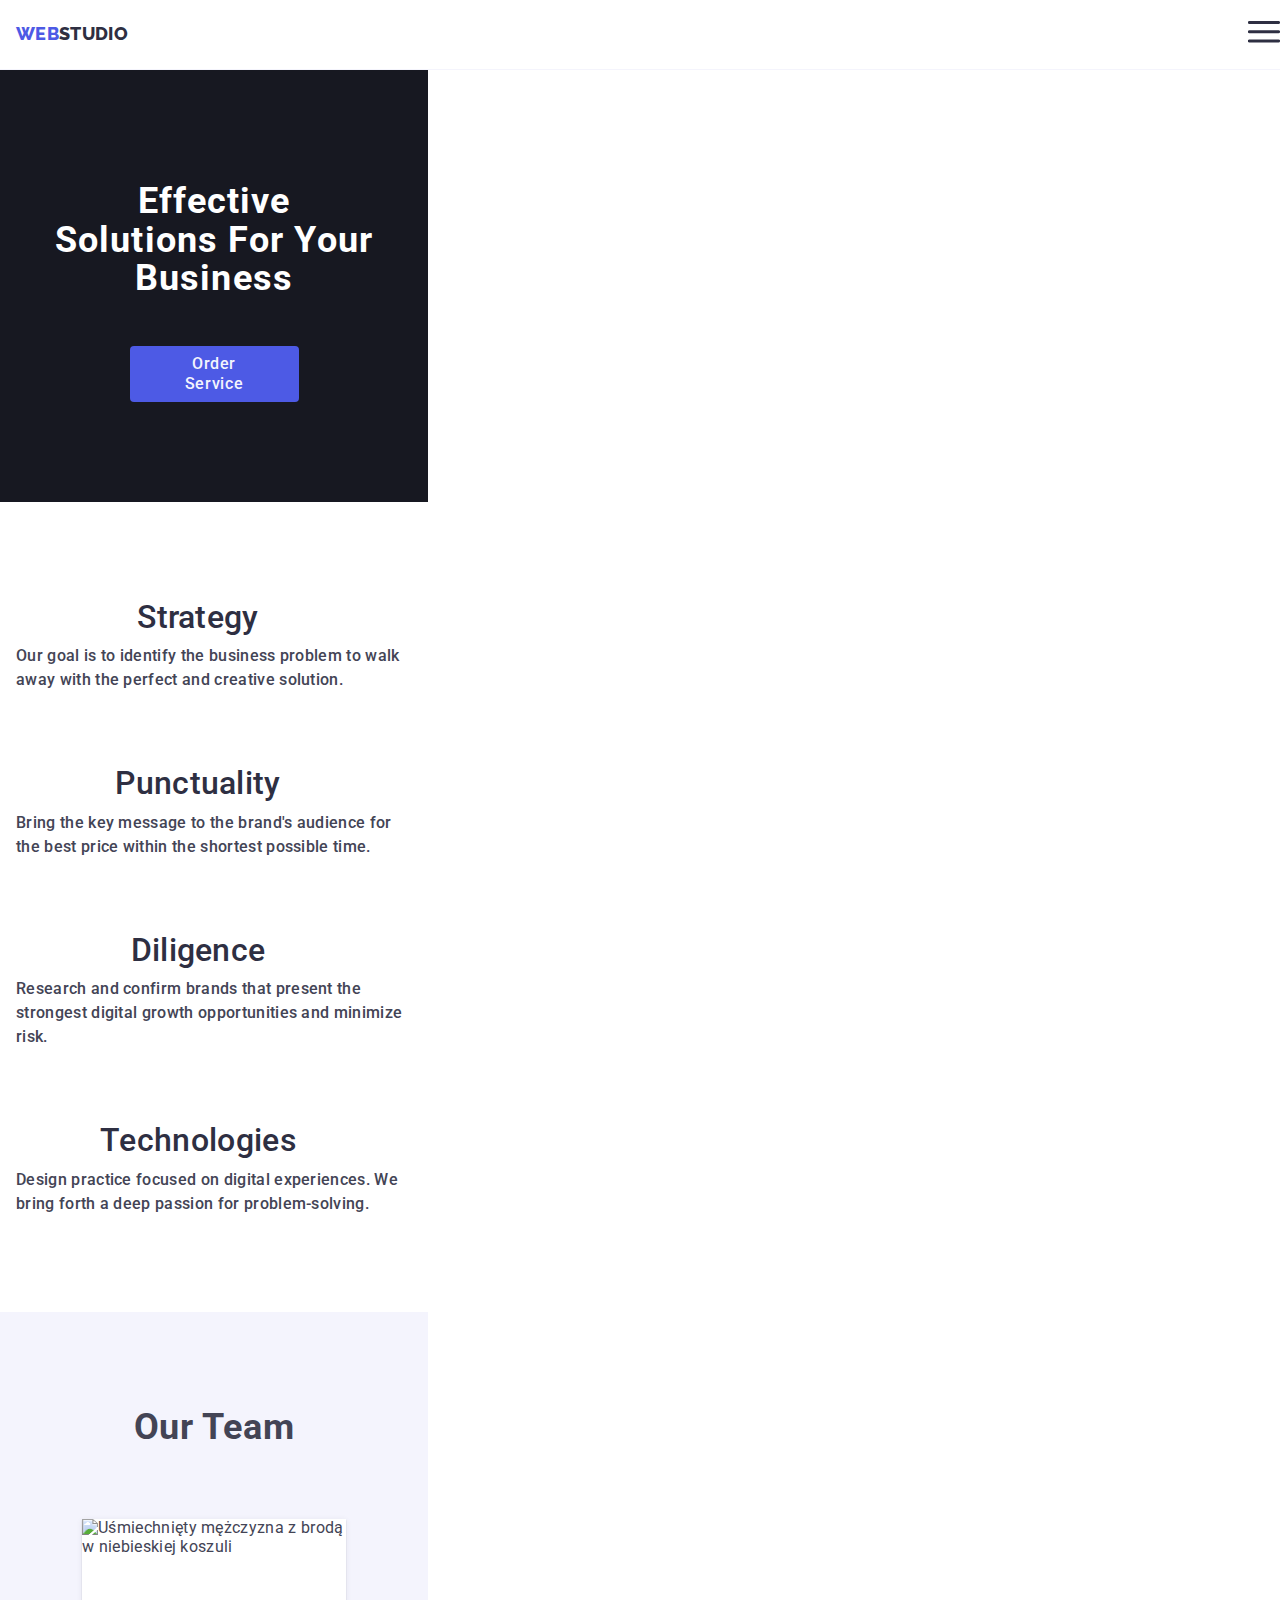
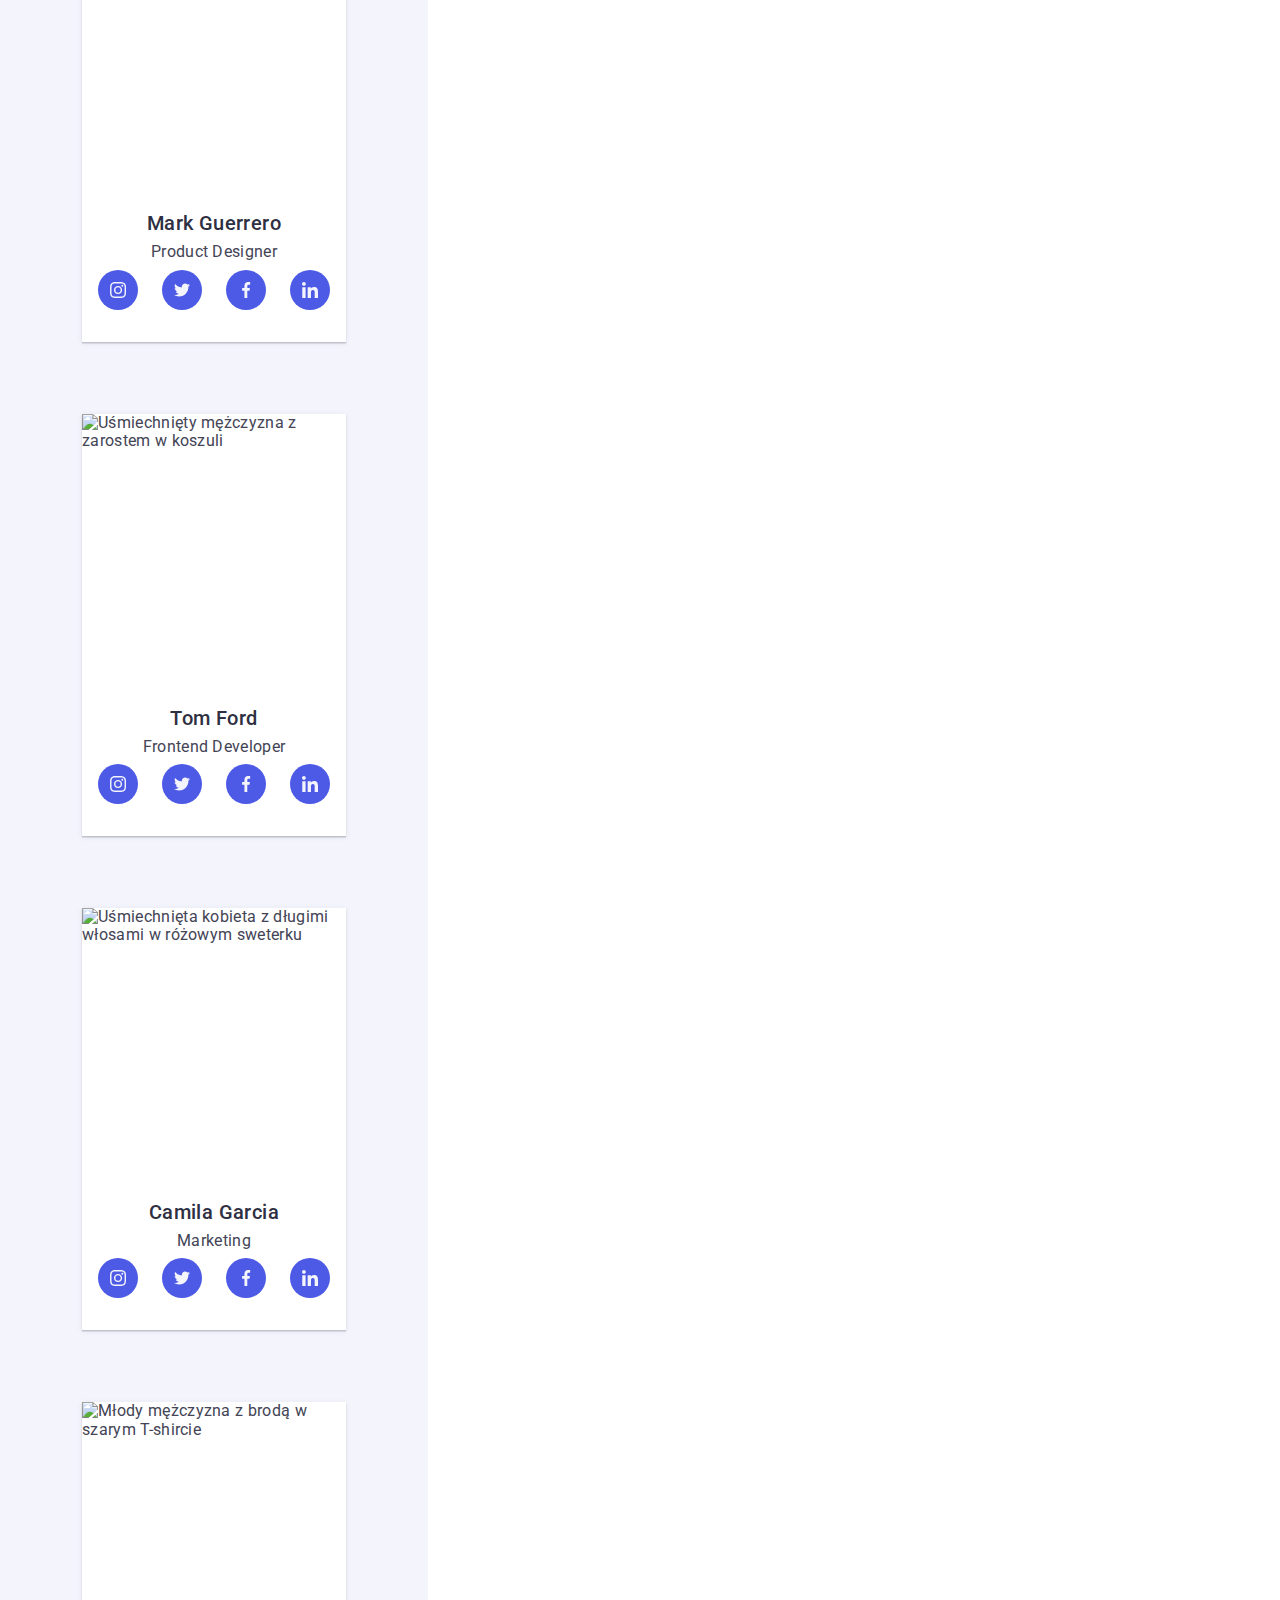
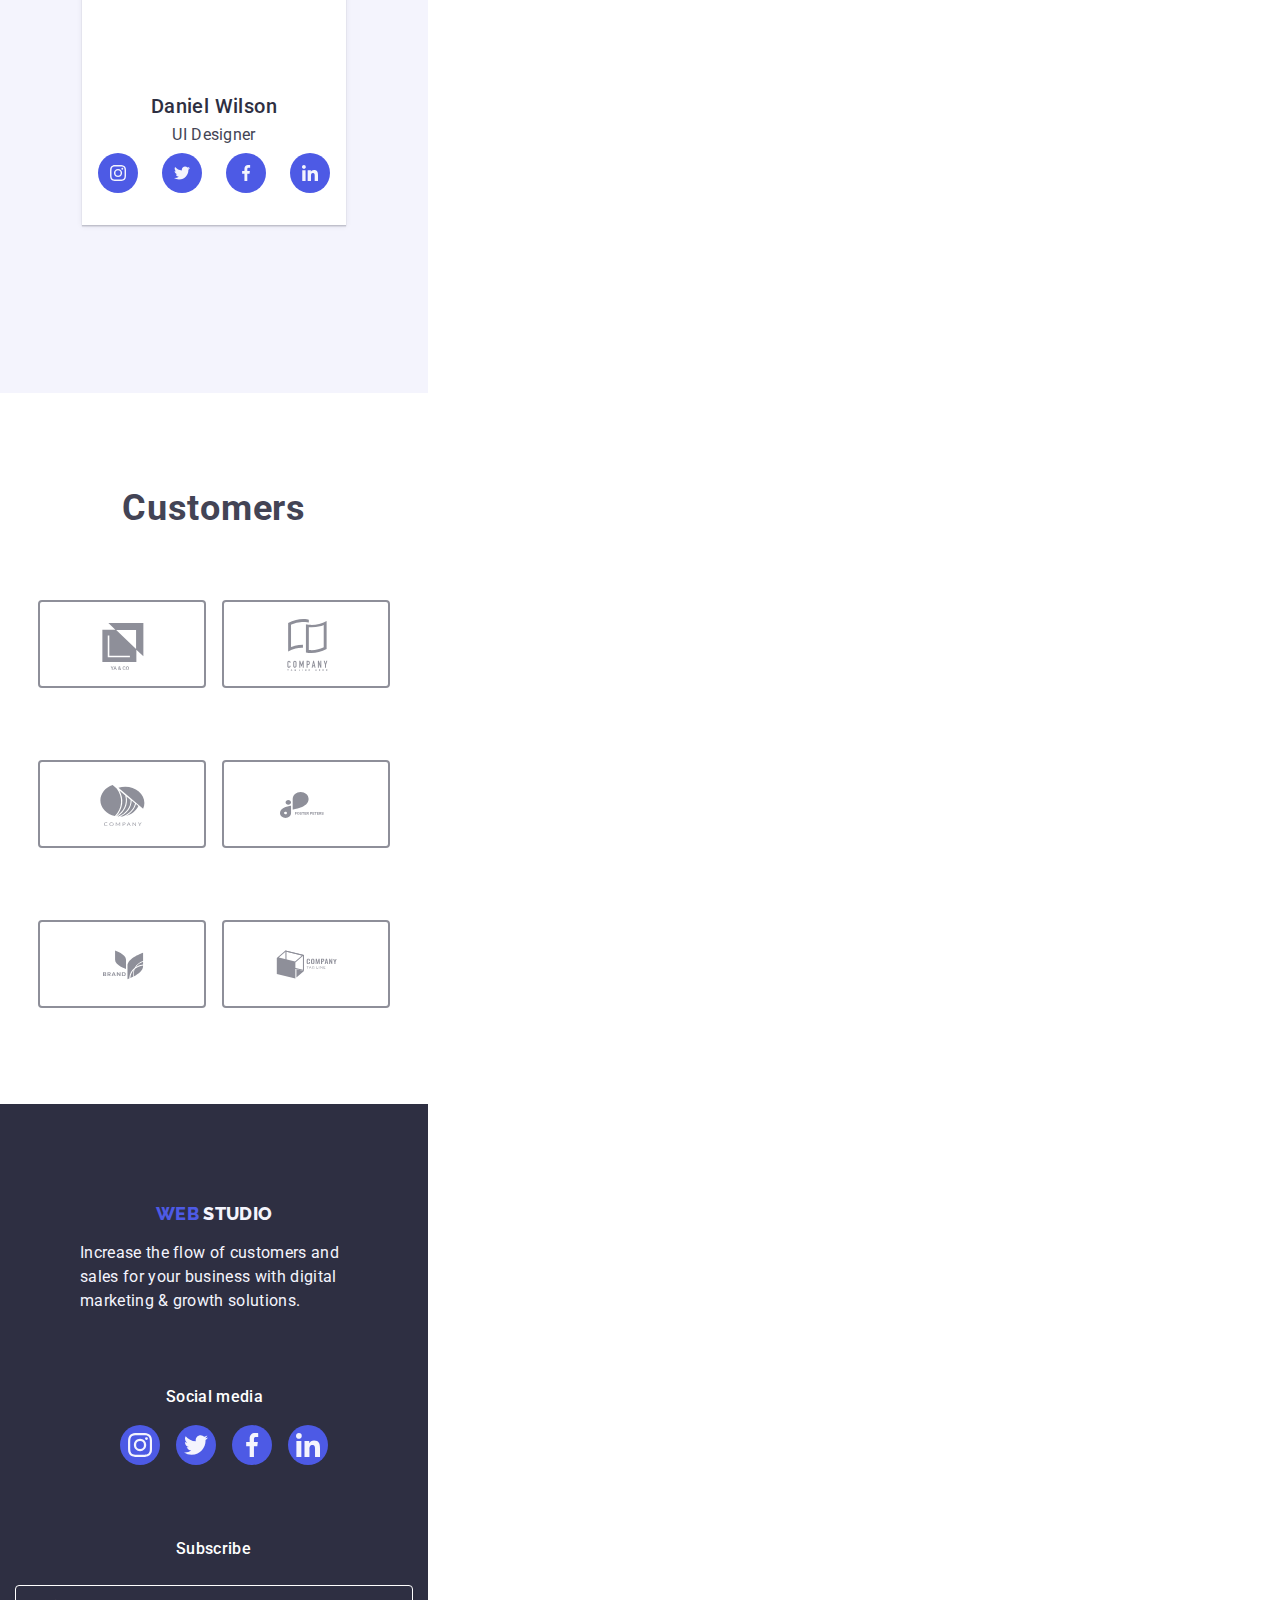
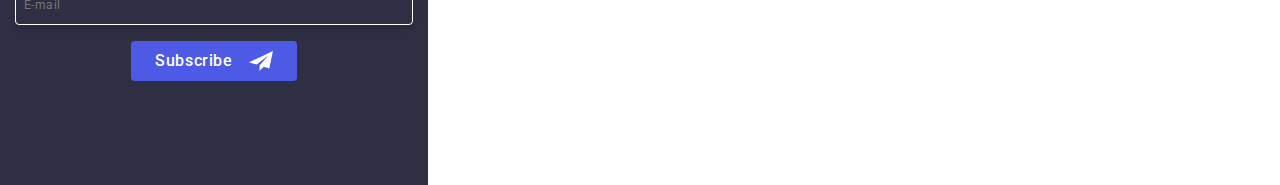
==== index.html @ 2b786a27 "update tablet" ====
<!DOCTYPE html>
<html lang="en">
<head>
  <meta charset="UTF-8">
  <meta name="viewport" content="width=device-width, initial-scale=1.0">
  <title> Studio </title>
   <link rel="stylesheet" href="https://cdn.jsdelivr.net/npm/modern-normalize@2.0.0/modern-normalize.min.css">
  <link rel="stylesheet" href="css/styles.css">
  <link rel="preconnect" href="https://fonts.googleapis.com">
<link rel="preconnect" href="https://fonts.gstatic.com" crossorigin>
<link href="https://fonts.googleapis.com/css2?family=Raleway:wght@800&family=Roboto:wght@400;500;700;900&display=swap" rel="stylesheet">
  </head>

  <body>
  <header class="page-header">
           <div class="header-wrapper">
          <nav >
  <a href="./index.html" class="link-logo1"> <span class="span"> Web</span>Studio </a>
          </nav></div>
          
<nav class="mobile-nav">
	<button type="button" class="nav-mobile-button generic-button js-open-menu"> 
     <svg class="icon-hamburger" width="32" height="22" stroke="#2E2F42" stroke-width="3">
         <use href="./images/icons.svg#icon-menu-hamburger"></use>
         </svg>
      </button>
	<div class="mobile-menu js-menu-container">
		<button class="menu-button generic-button js-close-menu"> X </button>
	
<ul class="menu nav-list">
	        <li class="isactive">
            <a href="index.html" class="link-menu current">Studio</a></li>
          <li><a href="portfolio.html" class="link-menu">Portfolio</a></li>
          <li><a href="#" class="link-menu">Contacts</a></li>
        </ul>

  <address>
      <ul class="address">
        <li><a href="tel:+110001111111" class="link-contacts link-number">+11 (000) 111-11-11</a></li>
        <li><a href="mailto:info@devstudio.com" class="link-contacts link-email"> info@devstudio.com</a></li>
      </ul>
      </address>

       <ul class="list-icons-header">
                <li class="icon-sc-mobile">
                  <a class="a-icon" href="#0">
           <svg  width="16px" height="16px">
           <use href="./images/icons.svg#icon-instagram-2">
              </use>
            </svg>
                  </a></li>
             <li class="icon-sc-mobile">
                  <a class="a-icon" href="#0">
           <svg width="16px" height="16px">
                <use class= "icon-team-style" href="./images/icons.svg#icon-twitter-1">
              </use>
            </svg>
                  </a></li>
            <li class="icon-sc-mobile">
                  <a class="a-icon" href="#0">
           <svg  width="16px" height="16px">
                          <use href="./images/icons.svg#icon-facebook-1">
              </use>
            </svg>
                  </a></li>
           <li class="icon-sc-mobile">
                  <a class="a-icon" href="#0">
           <svg  width="16px" height="16px">
                          <use href="./images/icons.svg#icon-linkedin-1">
              </use>
            </svg>
                  </a></li>
              </ul>	</div>
        

          <!– MENU na TABLET/DESKTOP –>

          <div class="tablet-menu">
               <ul class="nav-tablet-list">
          <li class="isactive"><a href="index.html" class="link-menu current">Studio</a></li>
          <li><a href="portfolio.html" class="link-menu">Portfolio</a></li>
          <li><a href="#" class="link-menu">Contacts</a></li>
        </ul>
        <address>
      <ul class="address">
        <li><a href="mailto:info@devstudio.com" class="link-contacts"> info@devstudio.com</a></li>
        <li><a href="tel:+110001111111" class="link-contacts">+11 (000) 111-11-11</a></li>
      </ul>
      </address>
    </div >
</nav>
    </header>

    <main>
    <section class="section section-order"> 
      <div class="container">
   <h1 class="hero-title">Effective Solutions for Your Business </h1>
   <button type="button" class="filter-button button0" data-modal-open> Order Service </button>
      </div>
      </section>
      

<section class="section">
    <div class="container future-style">
  <h2 hidden> Section1 </h2>
    <ul class="ul our-values">
   <li class="goals">
       
    <h3 class="future-title"> Strategy </h3> 
    <p class="future-text"> 
      Our goal is to identify the business problem to walk away with the perfect and creative solution. 
    </p></li>
   <li class="goals">
       
      <h3 class="future-title">Punctuality </h3>
     <p class="future-text">
      Bring the key message to the brand's audience for the best price within the shortest possible time.
    </p></li>
    <li class="goals">
      
      <h3 class="future-title"> Diligence </h3>
    <p class="future-text">
      Research and confirm brands that present the strongest digital growth opportunities and minimize risk.
    </p></li>
    <li class="goals">
  
       <h3 class="future-title"> Technologies </h3>   
    <p class="future-text"> 
      Design practice focused on digital experiences. We bring forth a deep passion for problem-solving.
    </p> </li>
    </ul>
  </div>
  </section>

        <section class="section team">
          <div class="container">
          <h2 class="section-team">Our Team</h2>

          <ul class="ul filters-team">
            <li> <div class="team-style">
              <img src="./images/image4.jpg"
                alt="Uśmiechnięty mężczyzna z brodą w niebieskiej koszuli"
                width="264px" height="260px" />
              <h3 class="team-title">Mark Guerrero</h3>
              <p class="p">Product Designer</p>
     <ul class="list-icons">
                <li class="icon-team">
                  <a class="a-icon" href="#0">
           <svg  width="16px" height="16px">
           <use href="./images/icons.svg#icon-instagram-2">
              </use>
            </svg>
                  </a></li>
             <li class="icon-team">
                  <a class="a-icon" href="#0">
           <svg width="16px" height="16px">
                <use class= "icon-team-style" href="./images/icons.svg#icon-twitter-1">
              </use>
            </svg>
                  </a></li>
            <li class="icon-team">
                  <a class="a-icon" href="#0">
           <svg  width="16px" height="16px">
                          <use href="./images/icons.svg#icon-facebook-1">
              </use>
            </svg>
                  </a></li>
           <li class="icon-team">
                  <a class="a-icon" href="#0">
           <svg  width="16px" height="16px">
                          <use href="./images/icons.svg#icon-linkedin-1">
              </use>
            </svg>
                  </a></li>
              </ul>
                </div>
            </li>

            <li> <div class="team-style">
              <img src="./images/image5.jpg"
                alt="Uśmiechnięty mężczyzna z zarostem w koszuli"
              width="264px" height="260px" />
              <h3 class="team-title">Tom Ford</h3>
              <p class="p">Frontend Developer</p>

              <ul class="list-icons">
                <li class="icon-team">
                  <a class="a-icon" href="#0">
           <svg width="16px" height="16px">
                        <use href="./images/icons.svg#icon-instagram-2">
              </use>
            </svg>
                  </a></li>
             <li class="icon-team">
                  <a class="a-icon" href="#0">
           <svg  width="16px" height="16px">
                          <use href="./images/icons.svg#icon-twitter-1">
              </use>
            </svg>
                  </a></li>
            <li class="icon-team">
                  <a class="a-icon" href="#0">
           <svg  width="16px" height="16px">
                          <use href="./images/icons.svg#icon-facebook-1">
              </use>
            </svg>
                  </a></li>
           <li class="icon-team">
                  <a class="a-icon" href="#0">
           <svg  width="16px" height="16px">
                <use href="./images/icons.svg#icon-linkedin-1">
              </use>
            </svg>
                  </a></li>
              </ul>
              </div>
            </li>
            <li> <div class="team-style">
              <img src="./images/image6.jpg"
                alt="Uśmiechnięta kobieta z długimi włosami w różowym sweterku"
                width="264px" height="260px" />
              <h3 class="team-title">Camila Garcia</h3>
              <p class="p">Marketing</p>
              <ul class="list-icons">
                <li class="icon-team">
                  <a class="a-icon" href="#0">
           <svg  width="16px" height="16px">
                       <use href="./images/icons.svg#icon-instagram-2">
              </use>
            </svg>
                  </a></li>
             <li class="icon-team">
                  <a class="a-icon" href="#0">
           <svg  width="16px" height="16px">
                          <use href="./images/icons.svg#icon-twitter-1">
              </use>
            </svg>
                  </a></li>
            <li class="icon-team">
                  <a class="a-icon" href="#0">
           <svg  width="16px" height="16px">
                          <use href="./images/icons.svg#icon-facebook-1">
              </use>
            </svg>
                  </a></li>
           <li class="icon-team">
                  <a class="a-icon" href="#0">
           <svg  width="16px" height="16px">
                          <use href="./images/icons.svg#icon-linkedin-1">
              </use>
            </svg>
                  </a></li>
              </ul>
              </div>
            </li>
            <li> <div class="team-style">
              <img src="./images/image7.jpg"
                alt="Młody mężczyzna z brodą w szarym T-shircie"
                width="264px" height="260px" />
              <h3 class="team-title">Daniel Wilson</h3>
              <p class="p">UI Designer</p>
              <ul class="list-icons">
                <li class="icon-team">
                  <a class="a-icon" href="#0">
           <svg width="16px" height="16px">
                          <use href="./images/icons.svg#icon-instagram-2">
              </use>
            </svg>
                  </a></li>
             <li class="icon-team">
                  <a class="a-icon" href="#0">
           <svg  width="16px" height="16px">
                          <use href="./images/icons.svg#icon-twitter-1">
              </use>
            </svg>
                  </a></li>
            <li class="icon-team">
                  <a class="a-icon" href="#0">
           <svg  width="16px" height="16px">
                          <use href="./images/icons.svg#icon-facebook-1">
              </use>
            </svg>
                  </a></li>
           <li class="icon-team">
                  <a class="a-icon" href="#0">
           <svg width="16px" height="16px">
                          <use href="./images/icons.svg#icon-linkedin-1">
              </use>
            </svg>
                  </a></li>
              </ul>
              </div>
            </li> 
          </ul> 
               </div>
      </section>

       <section class="section clients-section">
          <div class="container">
          <h2 class="section-customer">Customers</h2>
          <ul class="clients-style">
            <li>    
              <a class="customer-style" href="">
              <svg class="icon-customer">
                <use href="./images/icons.svg#icon-client1">
              </use>
              </svg>
              </a>              
            </li>
              <li>    
              <a class="customer-style" href="">
              <svg class="icon-customer">
                <use href="./images/icons.svg#icon-client2">
              </use>
              </svg>
              </a>              
            </li>
          <li>    
              <a class="customer-style" href="">
              <svg class="icon-customer">
                <use href="./images/icons.svg#icon-client3">
              </use>
              </svg>
              </a>              
            </li>
            <li>    
              <a class="customer-style" href="">
              <svg class="icon-customer">
                <use href="./images/icons.svg#icon-client4">
              </use>
              </svg>
              </a>              
            </li>
            <li>    
              <a class="customer-style" href="">
              <svg class="icon-customer">
                <use href="./images/icons.svg#icon-client5">
              </use>
              </svg>
              </a>              
            </li>
            <li>    
              <a class="customer-style" href="">
              <svg class="icon-customer">
                <use href="./images/icons.svg#icon-client6">
              </use>
              </svg>
              </a>              
            </li>
          </ul>
    </main>

    <footer>
      <div class="footer-section">
      <div>
       <a class="link-logo2" href="./index.html"> <span class="span"> Web</span> Studio </a>
        <p class="footer-text">
          Increase the flow of customers and sales for your business with
          digital marketing & growth solutions.
        </p>
      </div>
      <div class="footer-media">
         <h3 class="footer-media-text">Social media</h3>
        <ul class="footer-style">
                <li class="icon-footer">
                  <a class="a-icon" href="#0">
           <svg  width="24px" height="24px">
              <use href="./images/icons.svg#icon-instagram-2">
              </use>
            </svg>
                  </a></li>
             <li class="icon-footer">
                  <a class="a-icon" href="#0">
           <svg  width="24px" height="24px">
              <use href="./images/icons.svg#icon-twitter-1">
              </use>
            </svg>
                  </a></li>
            <li class="icon-footer">
                  <a class="a-icon" href="#0">
           <svg width="24px" height="24px">
              <use href="./images/icons.svg#icon-facebook-1">
              </use>
            </svg>
                  </a></li>
           <li class="icon-footer">
                  <a class="a-icon" href="#0">
           <svg width="24px" height="24px">
              <use href="./images/icons.svg#icon-linkedin-1">
              </use>
            </svg>
                  </a></li>
              </ul>
      </div>

      <form>
      <div class="subscribe">
        <label for="subscribes" class="label-filter"> <span> Subscribe</span> </label>
          <input type="email" name="email-user" placeholder="E-mail" id="subscribes" class="filter-subscribe" required />
          
          <button type="submit" class="subscribe-button">Subscribe 
            <div >
         <svg class="a-icon" width="24" height="24">
         <use href="./images/icons.svg#icon-plane">
         </use></svg> </div>
          </button>
      </div>
      </form>
      </div>
    </footer>

    <div class="modal is-hidden" data-modal>
	<div class="modal-body">
		<button class="modal-close" data-modal-close>
			X
		</button>

    <form>
      <p class="form-head"> Leave your contacts and we will call you back </p>
  <label for="user-name" class="label-active"> Name </label>
    <div class="input-wrapper">
            <input type="text" name="username" id="user-name" class="input" required />
         <svg class="a-icon icon-form" width="18" height="18">
         <use href="./images/icons.svg#icon-person">
         </use></svg> 
    </div>
    
  <label for="user-phone" class="label-active"> Phone </label>
        <div class="input-wrapper">
             
         <svg class="a-icon icon-form svg" width="18" height="24">
         <use href="./images/icons.svg#icon-phone">
         </use></svg> 
      <input type="number" name="userphone" id="user-phone" class="modalinput input" required />
        </div>
        
  <label for="user-email" class="label-active"> Email</label>
   <div class="input-wrapper">
        <div >
         <svg class="a-icon icon-form" width="18" height="24">
         <use href="./images/icons.svg#icon-email">
         </use></svg> </div>
    <input type="email" name="useremail" id="user-email" class="input" required />
   </div>
  
<label for="user-comment"class="label-active"> Comment </label>
  <textarea name="usercomment" id="user-comment" rows="8" placeholder="Text input" class="filter-comment"></textarea>

<label for="privatepolicy">
  <div class="filter-policy">
  <input type="checkbox" name="policy" id="privatepolicy" required/>
    I accept the terms and conditions of the <a href="" class="link-policy"> Privacy Policy </a> 
  </div>
</label>

  <button type="submit" class="modal-button"> Send </button>
</form>
	</div>
</div>

 <script src="./js/mobile-menu.js"></script>
  <script src="./js/modal.js"></script>
  </body>
</html>
---- css/styles.css ----
html {
  overflow: auto;
  box-sizing: border-box;
}

:root {
  --primary-brand: #4d5ae5;
  --dark: #2e2f42;
  --success: #31d0aa;
  --text: #434455;
  --subtletext: #8e8f99;
  --accent: #e7e9fc;
  --light: #f4f4fc;
  --ftr: #31d0aa;
  --ocean: #404bbf;
  --transition: 250ms cubic-bezier(0.4, 0, 0.2, 1);
  --main-font: Roboto, sens-serif;
  --secondary-font: Raleway, sens-serif;
}
body {
  font-family: var(--main-font);
  color: var(--text);
  background-color: #ffffff;
  font-size: 16px;
  letter-spacing: 0.02em;
 }

button {
  cursor: pointer;
  border: none;
  border-radius: 4px;
}
ul {
  list-style: none;
  }
a {
  text-decoration: none;
  /* color: inherit; */
}

.visual-hidden {
  position: absolute;
  white-space: nowrap;
  clip-path: inset(100%);
  clip: rect(0 0 0 0);
  overflow: hidden;
}
* {
  margin: 0;
  padding: 0;
  box-sizing: border-box;
}


/* start header section */

.mobile-menu {
	position: fixed;
	inset: 0;
	translate: -100% 0 0;
	transition: translate 400ms;
	background-color: white;
  min-width: 428px;
  height: 796px;
}

.mobile-menu.is-open {
	translate: none;
}

.menu-button {
	position: absolute;
	inset: 1em 1em auto auto;
}

.generic-button {
	border-radius: 0.5em;
  background-color: transparent;
}

.icon-hamburger{
display: flex;
flex-wrap: wrap;
}

.link-menu {
  font-family: Roboto;
  color: #2e2f42;
  font-size: 36px;
  font-weight: 700;
  line-height: 1.1;
  letter-spacing: 0.72px;
text-transform: capitalize;
}
.link-menu:hover,
.link-menu:focus {
  color: var(--ocean, #404BBF);
  transition: var(--transition);
}

.nav-list{
display: inline-flex;
flex-direction: column;
align-items: flex-start;
gap: 40px;
margin-left: 40px;
margin-top: 80px;
margin-bottom: 260px;
}

.link-number{
  color: var(--iris, #4D5AE5);
font-family: Roboto;
font-size: 36px;
font-weight: 700;
line-height: 1.1;
letter-spacing: 0.72px;
text-transform: capitalize;
}
.link-email{
  color: var(--slate, #434455);
font-family: Roboto;
font-size: 20px;
font-weight: 500;
line-height: 1.2;
letter-spacing: 0.4px;
margin-bottom: 48px;
}
.address{
  display: inline-flex;
flex-direction: column;
align-items: flex-start;
gap: 40px;
margin-left: 40px;
}

.link-logo1 {
  margin-right: 76px;
  font-family: raleway;
  color: #2e2f42;
  text-transform: uppercase;
  font-size: 18px;
  font-weight: 800;
  text-decoration: none;
  margin-left: 16px;
}
.span {
  color: #4d5ae5;
}

.page-header {
  display: flex;
    justify-content: space-between;
  align-items: center;
  min-width: 428px;
height: 70px;
  border-bottom: 1px solid var(--light);
}
.list-icons-header{
  display:flex;
  gap: 56px;
  margin-left: 40px;
  margin-top: 48px;
  margin-bottom: 40px;
}
.icon-sc-mobile{
  display: flex;
  justify-content: center;
  align-items: center;
  border-radius: 50%;
  background-color: var(--iris, #4d5ae5);
  width: 40px;
   height: 40px;
}

.icon-sc-mobile:hover,
.icon-sc-mobile:focus,
.icon-sc-mobile:active {
  cursor: pointer;
  background-color: var(--ocean, #404bbf);
    transition:  var(--transition);
}

.tablet-menu {
	display: none;
}

/* TABLET*/

@media screen and (min-width: 768px) and (max-width: 1199px) {
		.mobile-menu,
	.nav-mobile-button {
		display: none;
	}
	
	.tablet-menu {
		display: flex;
    width: 768px;
	}
.nav-tablet-list {
  display: flex;
  flex-wrap: wrap;
  padding: 24px 0;
  gap: 40px;
}
ul {
  list-style: none;
  margin: 0;
  padding-left: 0;
}
.ul {
  display: flex;
  flex-wrap: wrap;
  gap: 10px;
  list-style: none;
}
.link-menu {
  font-size: 16px;
  font-weight: 500;
  line-height: 1.5;
  letter-spacing: 0.32px;
  text-decoration: none;
}
.link-menu:hover,
.link-menu:focus {
  color: var(--ocean, #404BBF);
  transition: var(--transition);
}

.isactive .current{
  position: relative;
  color: #404bbf;
}

.isactive .current::after{
content: '';
position: absolute;
bottom: -28px;
left: 0;
width: 100%;
height: 4px;
background-color: var(--ocean);
border-radius: 2px;
}

.link-contacts {
  font-family: Roboto;
  font-style: normal;
  color: var(--SLATE, #434455);
font-size: 12px;
font-weight: 400;
line-height: 14px; 
letter-spacing: 0.48px;
}
.link-contacts:focus,
.link-contacts:hover {
  color: #404bbf;
    transition:  var(--transition);

}
.link-logo1 {
  font-family: raleway;
  color: #2e2f42;
  text-transform: uppercase;
  font-size: 18px;
  font-weight: 800;
  text-decoration: none;
}

.header-wrapper {
  margin-right: 120px;
}
.header-wrapper > nav {
  display: flex;
  align-items: center;
}

.address {
  gap: 12px;
  justify-content: flex-end;
  margin-left: 120px;
}
}

/* start hero section */

.filter-button {
  font-size: 16px;
  line-height: 1.2;
  background-color: rgb(244, 244, 253);
  color: rgb(77, 90, 229);
  font-weight: 500;
  align-items: center;
}

.filter-button:hover,
.filter-button:focus {
  background-color: rgb(64, 75, 191);
  cursor: pointer;
  color: white;
    transition:  var(--transition);
}

.button0 {
  font-family: inherit;
  width: 169px;
  height: 56px;
  background: rgb(77, 90, 229);
  color: rgb(244, 244, 253);
  display: inline-flex;
  padding: 16px 32px;
  letter-spacing: 0.04em;
  border: none;
}

.section-order {
  text-align: center;
  background: var(--navyblue, #2e2f42);
  padding: 112px 54px;
  background-size: cover;
  width: 428px;
  height: 432px;
  background-repeat: no-repeat;
  background-position: center;
  background-image: linear-gradient(hsl(0 0% 0% / 0.5), hsl(0 0% 0% / 0.5)),
    url(https://s3-alpha-sig.figma.com/img/7c8d/46d4/7e83b6c8ee4603ea892aa8aaebb3c5fe?Expires=1693180800&Signature=fOhHy996E9YhM7gZHUyqTrEHwhhlQPqwAY8ONBnjdlUO7ZMVLRp5N7mtRts6O1JANyuj5K0aj9Hoa2Dn8cMvps9D2CZuaNWPQcAVzKTiiTaPTulN0RK8tAWrzFPvfMbvxdTrluSsqUe6nEl7p-~cmjHxGh8SM-X~GWadjEE0lWHU7nmAM8D5Z3LLN~9wFH8RJMboPq1WNuPZjFkipmkcBr7NDz4ppZAUdu-wtygNjJ~b25Z3OWwhxouKo9NMhul0Byzfj8Y7NM5MgCwQz88MuqyHrunv-cDjiDs00-ocXimdgVCcqoiSmracjp8KnBEigrpSTpvLPspazQRrPjTXqg__&Key-Pair-Id=APKAQ4GOSFWCVNEHN3O4);
}

.hero-title {
  color: var(--white, #fff);
  font-size: 36px;
  font-weight: 700;
  line-height: 1.07;
  letter-spacing: 1.1px;
  background: var(--navy-blue);
  text-align: center;
  margin-bottom: 48px;
  margin-right: auto;
  margin-left: auto;
  width: 320px;
  text-align: center;
  text-transform: capitalize;
}

/* TABLET*/
@media screen and (min-width: 768px) and (max-width: 1199px) {

  .section-order{
    width: 768px;
  }
.hero-title{
  text-align: center;
font-family: Roboto;
font-size: 56px;
font-style: normal;
line-height: 60px; 
letter-spacing: 1.12px;
width: 496px;
}
}


/* start our values section */

.our-values{
  display: inline-flex;
flex-direction: column;
align-items: flex-start;
gap: 72px;
margin-top: 96px;
margin-bottom: 96px;
}

.our-values > li > h3 {
  font-size: 32px;
  font-weight: 600px;
}

.future-title {
  color: rgb(46, 47, 66);
  text-align: center;
  font-size: 36px;
  line-height: 1.2;
  font-weight: 500;
   width: 396px;
padding-bottom: 8px;   
}

.future-text {
  color: rgb(67, 68, 85);
  font-size: 16px;
  line-height: 1.5;
  width: 396px;
  font-weight: 500;
  margin-left: 16px;
}

/* TABLET*/
@media screen and (min-width: 768px) and (max-width: 1199px) {
  .our-values{
    width: 768px;
      flex-wrap: wrap;
  flex-direction: row;
  align-items: flex-start;
 column-gap: 24px;
  row-gap: 72px;
  }
 
  .future-title{
    width: 264px;
      font-weight: 700;
      line-height: 1.1;
  }
  .future-text{
    width: 356px;
  }
}

/* start TEAM section */

.team-title{
  color: var(--NAVY-BLUE, #2E2F42);
text-align: center;
font-family: Roboto;
font-size: 20px;
font-style: normal;
font-weight: 500;
line-height: 1.2;
letter-spacing: 0.4px;
padding-top: 32px;
}

.section-team {
  text-align: center;
  font-size: 36px;
  font-weight: 700;
  line-height: 1.1;
  letter-spacing: 0.72px;
  text-transform: capitalize;
  padding-top: 96px;
  padding-bottom: 72px;
}
.filters-team{
  gap: 24px;
}
.team {
  background: var(--cloud, #f4f4fd);
    width: 428px;
    padding-bottom: 96px;
}

.team-style {
  background-color: white;
  width: 264px;
  display: flex;
  padding-bottom: 32px;
  margin-bottom: 72px;
  margin-left: 82px;
  margin-right: 82px;
  flex-direction: column;
  justify-content: center;
  align-items: center;
  box-shadow: 0px 2px 1px 0px rgba(46, 47, 66, 0.08),
    0px 1px 1px 0px rgba(46, 47, 66, 0.16),
    0px 1px 6px 0px rgba(46, 47, 66, 0.08);
}

.icon-team {
  display: flex;
  justify-content: center;
  align-items: center;
  border-radius: 50%;
  background-color: var(--iris, #4d5ae5);
  width: 40px;
   height: 40px;
}

.icon-team:hover,
.icon-team:focus,
.icon-team:active {
  cursor: pointer;
  background-color: var(--ocean, #404bbf);
    transition:  var(--transition);
}
.icon-team-style {
  width: 16px;
  height: 16px;
}
.p {
  padding-bottom: 8px;
  padding-top: 8px;
}
.list-icons{
  display:flex;
  gap: 24px;
}

/* TABLET*/
@media screen and (min-width: 768px) and (max-width: 1199px)  {
  .team{
    width: 768px;
    padding-left: 108px;
    padding-right: 108px;
  }
  .team-style{
 margin-right: 0;
 margin-left: 0;
  }
}

/* start Customers section */

.clients-section{
  width: 428px;
  margin-bottom: 96px;
  margin-top: 96px;
}

.clients-style{
  display: flex;
  flex-wrap: wrap;
  justify-content: center;
  flex-direction: row;
  column-gap: 16px;
  row-gap: 72px;
}
.section-customer {
  text-align: center;
  font-size: 36px;
  font-weight: 700;
  line-height: 1.1;
  letter-spacing: 0.72px;
  text-transform: capitalize;
  margin-bottom: 72px;
  
}
.customer-style {
  border-radius: 4px;
  border: 2px solid #8e8f99;
  width: 168px;
  height: 88px; 
   display: inline-flex;
  justify-content: center;
  align-items: center; 
    fill: var(--subtletext, #8e8f99);
}
.icon-customer{
  width: 110px;
height: 56px;
}

.customer-style:focus,
.customer-style:hover{
border-color: var(--ocean);
fill: var(--ocean);
cursor: pointer;
  transition:  var(--transition);
}

/* TABLET*/
@media screen and (min-width: 768px) and (max-width: 1199px)  {
  .clients-section{
  width: 768px;
}
  .clients-style{
    display: flex;
flex-direction: row;
flex-wrap: wrap;
column-gap: 72px;
row-gap: 72px;
flex-basis: calc((100% - 48px) / 3);
}
}

                               /*start page 2 section Button*/
.buttonmenu {
  padding: 12px 24px 12px;
  outline: none;
  font-family: "Roboto", sans-serif;
  letter-spacing: 0.04em;
  border: 1px solid var(--cornflower);
  border-radius: 4px;
}
.buttonmenu:hover,
.buttonmenu:focus {
  box-shadow: 0px 2px 2px 0px rgba(0, 0, 0, 0.12),
    0px 2px 1px 0px rgba(0, 0, 0, 0.08), 0px 3px 1px 0px rgba(0, 0, 0, 0.1);
      transition:  var(--transition);
}

.menu-filters {
  display: flex;
  justify-content: center;
  gap: 24px;
  margin-top: 96px;
  margin-bottom: 72px;
}
/*start Portfolio section*/

.portfolio-section {
  display: flex;
  flex-wrap: wrap;
  justify-content: center;
  flex-direction: row;
  column-gap: 24px;
  row-gap: 48px;
  margin-bottom: 120px;
}

.li-image{
  display:flex; 
  flex-direction: column; 
}
.li-image:hover,
.li-image:focus {
  cursor: pointer;
  box-shadow: 0px 2px 1px 0px rgba(46, 47, 66, 0.08),
    0px 1px 1px 0px rgba(46, 47, 66, 0.16),
    0px 1px 6px 0px rgba(46, 47, 66, 0.08);
      transition:  var(--transition);
}

.example-style {
  padding-top: 32px;
  padding-bottom: 32px;
  padding-left: 16px;
  padding-right: 16px;
  border: 1px solid var(--light);
  border-top: none;
}
.portfolio-title {
  color: rgb(46, 47, 66);
  font-size: 20px;
  line-height: 1.2;
  font-weight: 500;
  display: flex;
  flex-direction: row;
  padding-bottom: 8px;
}
.portfolio-text {
  color: rgb(67, 68, 85);
  font-size: 16px;
  line-height: 1.5;
}

/* start footer section */

.link-logo2 {
  color: #f4f4fd;
  text-transform: uppercase;
  font-size: 18px;
  font-weight: 800;
  text-decoration: none;
  font-family: Raleway;
  flex-direction: column;
  justify-content: center;
  margin-left: 156px;
  margin-top: 100px;
}
.footer-text {
  width: 264px;
  color: #f4f4fd;
  font-size: 16px;
  line-height: 1.5;
  letter-spacing: 0.32px;
  padding-top: 16px;
  margin-left: 80px;
}
.footer-section {
  background: var(--navyblue, #2e2f42);
  padding-top: 100px;
  width: 428px;
   display: inline-flex;
flex-direction: column;
align-items: flex-start;
gap: 72px;
padding-bottom: 104px;
}
.icon-footer {
  border-radius: 50%;
  background-color: var(--iris, #4d5ae5);
  display: inline-flex;
  justify-content: center;
  align-items: center;
  width: 40px;
  height: 40px;  
}
.icon-footer:hover,
.icon-footer:focus {
  cursor: pointer;
  background-color: #31d0aa;
  transition:  var(--transition);
}
.footer-media-text{
color: var(--white, #FFF);
font-family: Roboto;
font-size: 16px;
font-weight: 500;
line-height: 1.5; 
letter-spacing: 0.32px;
padding-bottom: 16px;
margin-left: 46px;
}
.footer-media{
  margin-left: 120px;
}

.footer-style{
  display:flex; 
  gap: 16px;
}
.a-icon{
  display: flex;
}
 
/*newsletter */
.label-filter{
  margin-left: 176px;
  padding-bottom: 16px;
}
.subscribe{
color: var(--white, #FFF);
font-family: Roboto;
font-size: 16px;
font-weight: 500;
line-height: 24px;
letter-spacing: 0.32px;
}

.filter-subscribe{
  width: 398px;
  margin-left: 15px;
height: 40px;
border-radius: 4px;
border: 1px solid var(--white, #FFF);
box-shadow: 0px 4px 4px 0px rgba(0, 0, 0, 0.15);
background-color: transparent;
color: var(--white, #FFF);
font-family: Roboto;
font-size: 12px;
font-style: normal;
font-weight: 400;
line-height: 24px; 
letter-spacing: 0.48px;
outline: none;
}

.subscribe-button{
  display: inline-flex;
padding: 8px 24px;
justify-content: center;
align-items: center;
gap: 16px;
border-radius: 4px;
background: var(--iris, #4D5AE5);
color: var(--white, #FFF);
text-align: center;
font-family: Roboto;
font-size: 16px;
font-weight: 500;
line-height: 24px; 
letter-spacing: 0.64px;
margin-top: 16px;
margin-left: 131px;
}

input, textarea {
  padding: 8px;
  font-family: inherit;
  font-size: inherit;
}

label {
  display: flex;
  flex-direction: column;
  margin-bottom: 8px;
}

textarea {
  resize: none;
}

/* TABLET*/
@media screen and (min-width: 768px) and (max-width: 1199px)  {
  
.footer-section{
  width: 768px;
   display: flex;
     flex-wrap: wrap;
flex-direction: row;
gap: 24px;
row-gap: 72px;
}
.link-logo2{
  margin-left: 108px; 
}
.footer-media{
  margin-left: 0;
}
.footer-text{
  margin-left: 108px;
}
.footer-media-text{
  margin-left: 0;
}
.subscribe-button{
  margin-left: 24px;
  margin-top: 0;
}
.filter-subscribe{
  width: 264px;
  margin-left: 108px;
}
.label-filter{
  padding-bottom: 16px;
  margin-left: 108px;
  margin-bottom: 0;
}

}

/*okienko*/

.box {
  position: relative;
  margin: 0 auto;
  overflow: hidden;
}

.overlay {
  position: absolute;
  inset: 0;
  top: 0;
  left: 0;
  width: 100%;
  height: 100%;
background: var(--iris, #4D5AE5);
  transform: translatey(100%);
  transition: transform 250ms ease-in-out;
}

.li-image:hover .overlay {
  transform: translatey(0);
    transition: var(--transition);
    position: absolute;
}

.overlay p {
  color:  var(--cloud, #F4F4FD);
  padding: 10px;
  margin: 0;
font-size: 16px;
line-height: 1.5;
letter-spacing: 0.32px;
width: 296px;
padding: 40px 32px 164px 32px;
}




/*formularz*/

.modal {
	position: fixed;
  width: 100%;
  height: 100%;
	inset: 0;
	background-color: rgb(0 0 0 / 0.5);
	opacity: 1;
	pointer-events: all;
	visibility: visible;
	transition: opacity 250ms;
}

.modal-body {
	position: absolute;
width:392px;
height: 584px;
	background-color: #fff;
	transition: scale 250ms;
  border-radius: 4px;
  padding-left: 24px;
  padding-right: 24px;
  padding-top: 72px;
padding-bottom: 24px;
  top: 50%;
  left: 50%;
  transform: translate(-50%, -50%);
}
.modal-close {
	position: absolute;
width: 24px;
height: 24px;
border-radius: 50%;
top: 24px;
right: 24px;
}
.modal-close:hover{
  background-color: var(--ocean, #404BBF);
  color: #fff;
}
.is-hidden {
	opacity: 0;
	pointer-events: none;
	visibility: hidden;
}

.is-hidden .modal-body {
	scale: 0;
}

.modal:not(.is-hidden) .modal-body {
	scale: 1;
}

.form-head{
  color: var(--navyblue, #2E2F42);
text-align: center;
font-family: Roboto;
font-size: 16px;
font-weight: 500;
line-height: 24px; 
letter-spacing: 0.32px;
margin-bottom: 16px;
}

.modal-button{
color: var(--white, #FFF);
text-align: center;
font-family: Roboto;
font-size: 16px;
font-weight: 500;
line-height: 24px; 
letter-spacing: 0.64px;
gap: 10px;
border-radius: 4px;
background: var(--iris, #4D5AE5);
box-shadow: 0px 4px 4px 0px rgba(0, 0, 0, 0.15);
width: 105px;
height: 60px;
padding: 16px 32px;
display: block;
margin-left: auto;
margin-right: auto;
}

.input:not([type="checkbox"]) {
	border: none;
}
.input-wrapper{
display: flex;
position: relative;
border: 1px solid gray;
border-radius: 4px;
height: 40px;
padding-left: 30px;
}
.input-wrapper > input {
	flex-grow: 1;}

.input-wrapper:focus-within  {
  border-radius: 4px;
border: 1px solid #4D5AE5;
fill: #4D5AE5;
}
 .input:focus {
	outline: #4D5AE5;
}

.input-wrapper:focus  {
	color: #4D5AE5;
}
.icon-form{
position: absolute;
top: 50%;
left: 16px;
transform: translateY(-50%);
}

.filter-policy{
  color: var(--lightslate, #8E8F99);
font-family: Roboto;
font-size: 12px;
font-weight: 400;
line-height: 14px; 
letter-spacing: 0.48px;
padding-top: 16px;
}
.link-policy{
  color: var(--iris, #4D5AE5);
font-family: Roboto;
font-size: 12px;
font-weight: 400;
line-height: 16px;
letter-spacing: 0.48px;
text-decoration-line: underline;
}
.filter-comment{
  display: flex;
width: 360px;
height: 120px;
flex-direction: column;
align-items: flex-start;
gap: 8px;
border-radius: 4px;
border: 1px solid gray;
outline: none;
}
.filter-comment:focus{
	border-color: #4D5AE5;
}
.label-active{
  padding-top: 8px;
  color: var(--lightslate, #8E8F99);
font-family: Roboto;
font-size: 12px;
font-weight: 400;
line-height: 14px; 
letter-spacing: 0.48px;
padding-left: 16px;
}
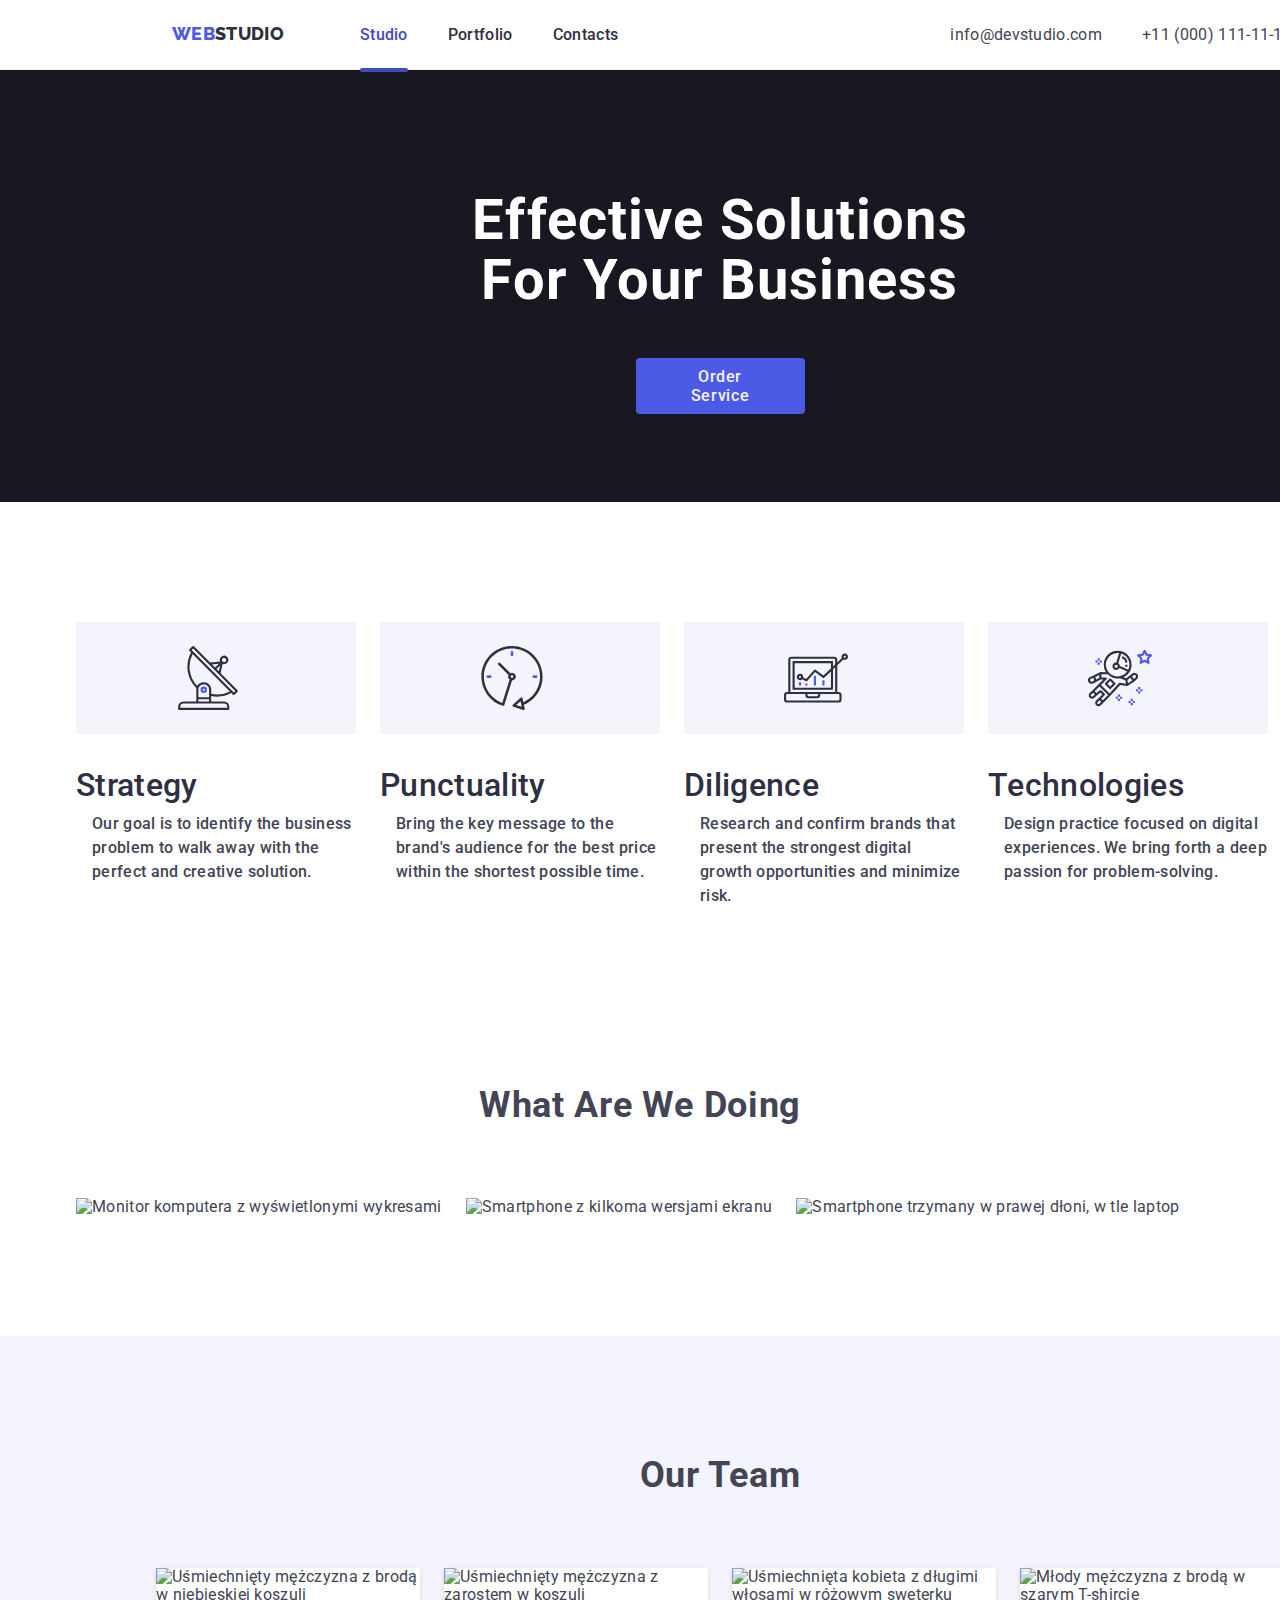
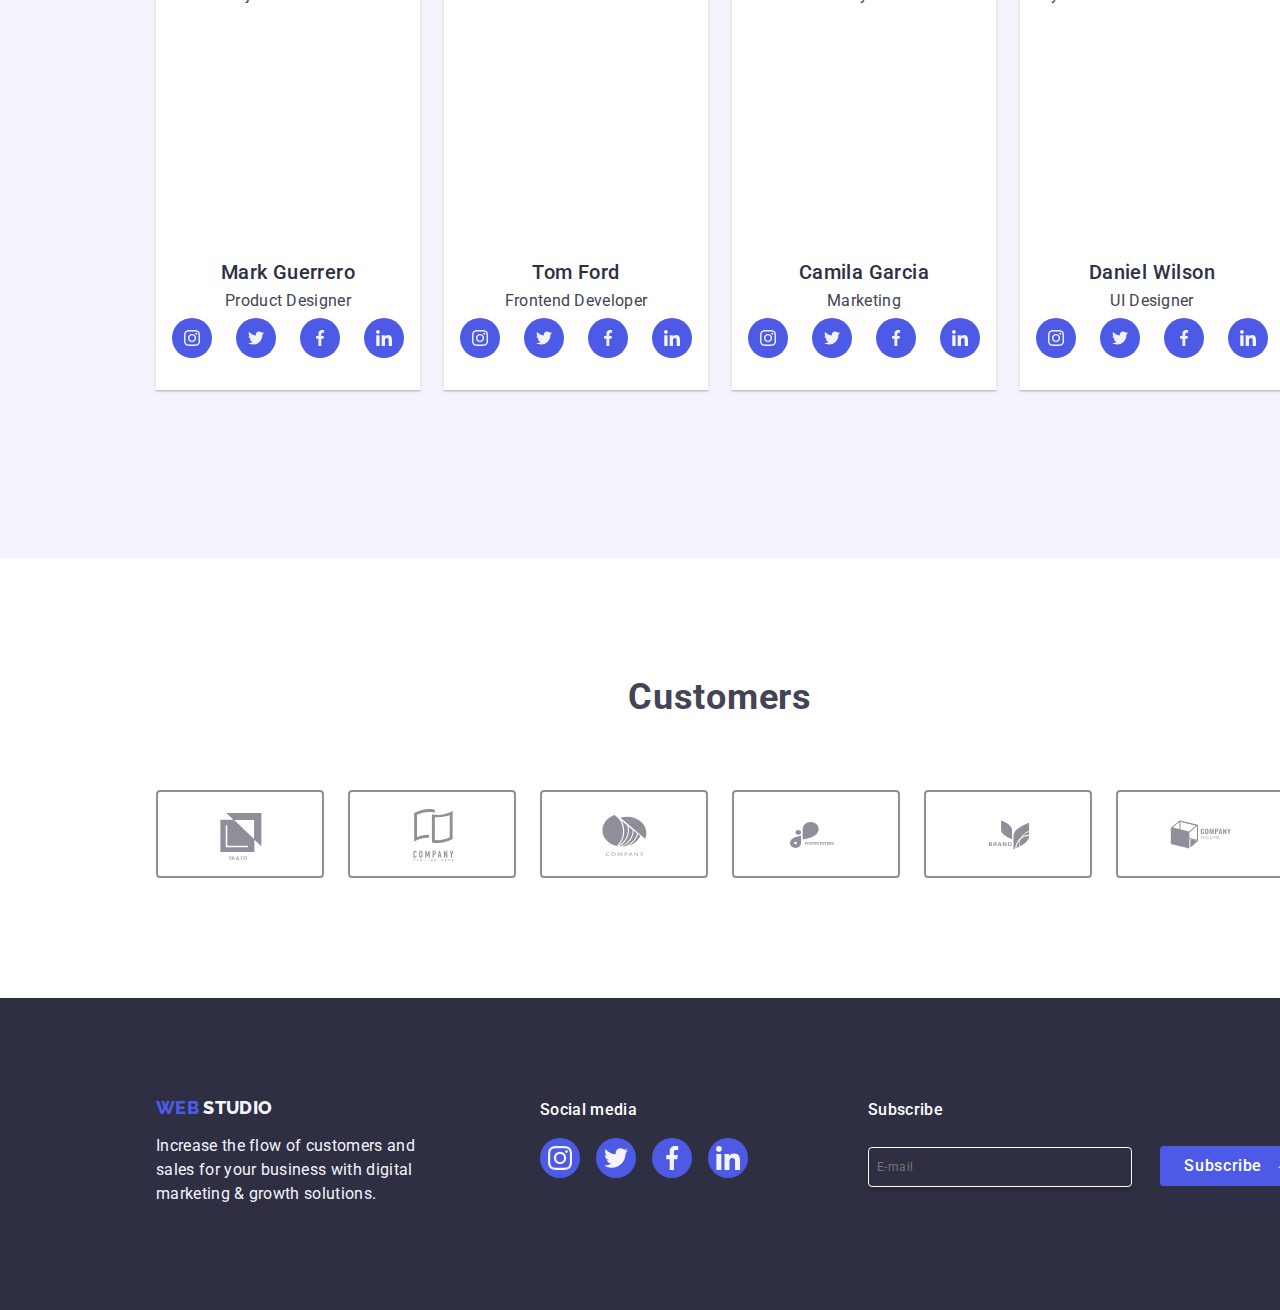
==== commit 7d000481: "update desktop" ====
--- a/index.html
+++ b/index.html
@@ -106,24 +106,39 @@
     <ul class="ul our-values">
    <li class="goals">
        
+     <div class="bg-icon">
+         <svg class="icon-values" width="264" height="112">
+         <use href="./images/icons.svg#icon-antenna-1"></use>
+         </svg> </div>
     <h3 class="future-title"> Strategy </h3> 
     <p class="future-text"> 
       Our goal is to identify the business problem to walk away with the perfect and creative solution. 
     </p></li>
    <li class="goals">
-       
+       <div class="bg-icon">
+            <svg class="icon-values" width="264" height="112">
+              <use href="./images/icons.svg#icon-clock-1">
+              </use>
+            </svg>
+            </div>
       <h3 class="future-title">Punctuality </h3>
      <p class="future-text">
       Bring the key message to the brand's audience for the best price within the shortest possible time.
     </p></li>
     <li class="goals">
-      
+       <div class="bg-icon">
+            <svg class="icon-values" width="264" height="112">
+              <use href="./images/icons.svg#icon-diagram-1"> </use>
+            </svg> </div>
       <h3 class="future-title"> Diligence </h3>
     <p class="future-text">
       Research and confirm brands that present the strongest digital growth opportunities and minimize risk.
     </p></li>
     <li class="goals">
-  
+  <div class="bg-icon">
+        <svg class="icon-values" width="264" height="112">
+        <use href="./images/icons.svg#icon-astronaut-1"> </use>
+        </svg> </div>
        <h3 class="future-title"> Technologies </h3>   
     <p class="future-text"> 
       Design practice focused on digital experiences. We bring forth a deep passion for problem-solving.
@@ -131,6 +146,25 @@
     </ul>
   </div>
   </section>
+
+<section class="section section-what">
+    <div class="container">
+        <h2 class="section-title">What are we doing</h2>
+         <ul class="ul"> 
+          <li> <img src="./images/obrazek1.jpg"
+              alt="Monitor komputera z wyświetlonymi wykresami"
+              width="360px" height="300px" />
+          </li>
+          <li> <img src="./images/obrazek2.jpg"
+              alt="Smartphone z kilkoma wersjami ekranu"
+            width="360px" height="300px" />
+          </li>
+          <li> <img src="./images/obrazek3.jpg"
+              alt="Smartphone trzymany w prawej dłoni, w tle laptop"
+              width="360px" height="300px" />
+          </li> </ul>
+          </div>
+          </section>
 
         <section class="section team">
           <div class="container">
--- a/css/styles.css
+++ b/css/styles.css
@@ -187,7 +187,7 @@
 
 /* TABLET*/
 
-@media screen and (min-width: 768px) and (max-width: 1199px) {
+@media screen and (min-width: 768px)  {
 		.mobile-menu,
 	.nav-mobile-button {
 		display: none;
@@ -265,6 +265,7 @@
   font-size: 18px;
   font-weight: 800;
   text-decoration: none;
+  margin-right: 0;
 }
 
 .header-wrapper {
@@ -279,6 +280,35 @@
   gap: 12px;
   justify-content: flex-end;
   margin-left: 120px;
+}
+}
+
+/* DESKTOP */
+
+@media screen and (min-width: 1200px)  {
+  .page-header{
+    min-width: 1200px;
+  }
+  .header-wrapper {
+    margin-right: 76px;
+    margin-left: 156px;
+  }
+
+	.tablet-menu {
+  width: 1200px;
+}
+.address{
+  flex-direction: row;
+    display: flex;
+  gap: 40px;
+  margin-left: 332px;
+  justify-content: flex-end;
+  margin-top: 24px;
+}
+.link-contacts{
+  font-size: 16px;
+line-height: 24px; 
+letter-spacing: 0.32px;
 }
 }
 
@@ -343,7 +373,7 @@
 }
 
 /* TABLET*/
-@media screen and (min-width: 768px) and (max-width: 1199px) {
+@media screen and (min-width: 768px) {
 
   .section-order{
     width: 768px;
@@ -357,6 +387,13 @@
 letter-spacing: 1.12px;
 width: 496px;
 }
+}
+/* DESKTOP */
+
+@media screen and (min-width: 1200px)  {
+.section-order{
+    width: 1440px;
+  }
 }
 
 
@@ -394,9 +431,15 @@
   font-weight: 500;
   margin-left: 16px;
 }
+.bg-icon{
+  display:none;
+}
+.section-what{
+  display: none;
+}
 
 /* TABLET*/
-@media screen and (min-width: 768px) and (max-width: 1199px) {
+@media screen and (min-width: 768px)  {
   .our-values{
     width: 768px;
       flex-wrap: wrap;
@@ -416,6 +459,85 @@
   }
 }
 
+/* DESKTOP */
+
+@media screen and (min-width: 1200px)  {
+.section {
+  padding-top: 120px;
+  padding-bottom: 120px;
+}
+.container {
+  width: 1158px;
+  margin: 0 auto;
+  padding: 0 15px;
+}
+.future-style {
+  display: block;
+  height: 104px;
+}
+.our-values {
+  list-style-type: none;
+  display: flex;
+  gap: 24px;
+  margin: 0;
+  padding-left: 0px;
+  width: 1200px;
+  margin-bottom: 120px;
+}
+
+.our-values > li > h3 {
+  font-size: 32px;
+  font-weight: 600px;
+}
+
+.goals li {
+  width: calc((100% - 72px) / 4);
+}
+.future-title {
+  color: rgb(46, 47, 66);
+  font-size: 20px;
+  line-height: 1.2;
+  font-weight: 500;
+  display: flex;
+  flex-direction: row;
+  padding-bottom: 8px;
+  padding-top: 32px;
+}
+.future-text {
+  color: rgb(67, 68, 85);
+  font-size: 16px;
+  line-height: 1.5;
+  width: 264px;
+}
+.bg-icon {
+  display: flex;
+  background: var(--cloud, #f4f4fd);
+}
+.icon-values {
+  display: block;
+  padding: 24px 100px;
+}
+
+/* start what doing section */
+
+.section-what {
+  display: flex;
+  justify-content: space-between;
+}
+.section-title {
+  text-align: center;
+  font-size: 36px;
+  font-weight: 700;
+  line-height: 1.1;
+  letter-spacing: 0.72px;
+  text-transform: capitalize;
+  padding-top: 120px;
+  padding-bottom: 72px;
+}
+.ul{
+  gap: 24px;
+}
+}
 /* start TEAM section */
 
 .team-title{
@@ -496,7 +618,7 @@
 }
 
 /* TABLET*/
-@media screen and (min-width: 768px) and (max-width: 1199px)  {
+@media screen and (min-width: 768px)  {
   .team{
     width: 768px;
     padding-left: 108px;
@@ -506,6 +628,17 @@
  margin-right: 0;
  margin-left: 0;
   }
+}
+
+/* DESKTOP */
+
+@media screen and (min-width: 1200px)  {
+.team{
+  width: 1440px;
+}
+.section-team{
+  padding-top: 0;
+}
 }
 
 /* start Customers section */
@@ -558,7 +691,7 @@
 }
 
 /* TABLET*/
-@media screen and (min-width: 768px) and (max-width: 1199px)  {
+@media screen and (min-width: 768px)   {
   .clients-section{
   width: 768px;
 }
@@ -570,6 +703,19 @@
 row-gap: 72px;
 flex-basis: calc((100% - 48px) / 3);
 }
+}
+
+/* DESKTOP */
+
+@media screen and (min-width: 1200px)  {
+  .clients-section{
+    width: 1440px;
+    margin-top: 0;
+    margin-bottom: 0;
+  }
+  .clients-style{
+  column-gap: 24px;
+  }
 }
 
                                /*start page 2 section Button*/
@@ -816,7 +962,36 @@
   margin-left: 108px;
   margin-bottom: 0;
 }
-
+}
+
+/* DESKTOP */
+
+@media screen and (min-width: 1200px)  {
+  .footer-section{
+    width: 1440px;
+    flex-direction: row;
+    gap: 120px;
+  }
+  .footer-media{
+    margin-left: 0;
+  }
+  .footer-media-text{
+    margin-left: 0;
+  }
+  .footer-text{
+    margin-left: 156px;
+  }
+  .filter-subscribe{
+    width: 264px;
+    margin-left: 0;
+  }
+  .label-filter{
+    margin-left: 0;
+    padding-bottom: 0;
+  }
+  .subscribe-button{
+    margin-left: 24px;
+  }
 }
 
 /*okienko*/
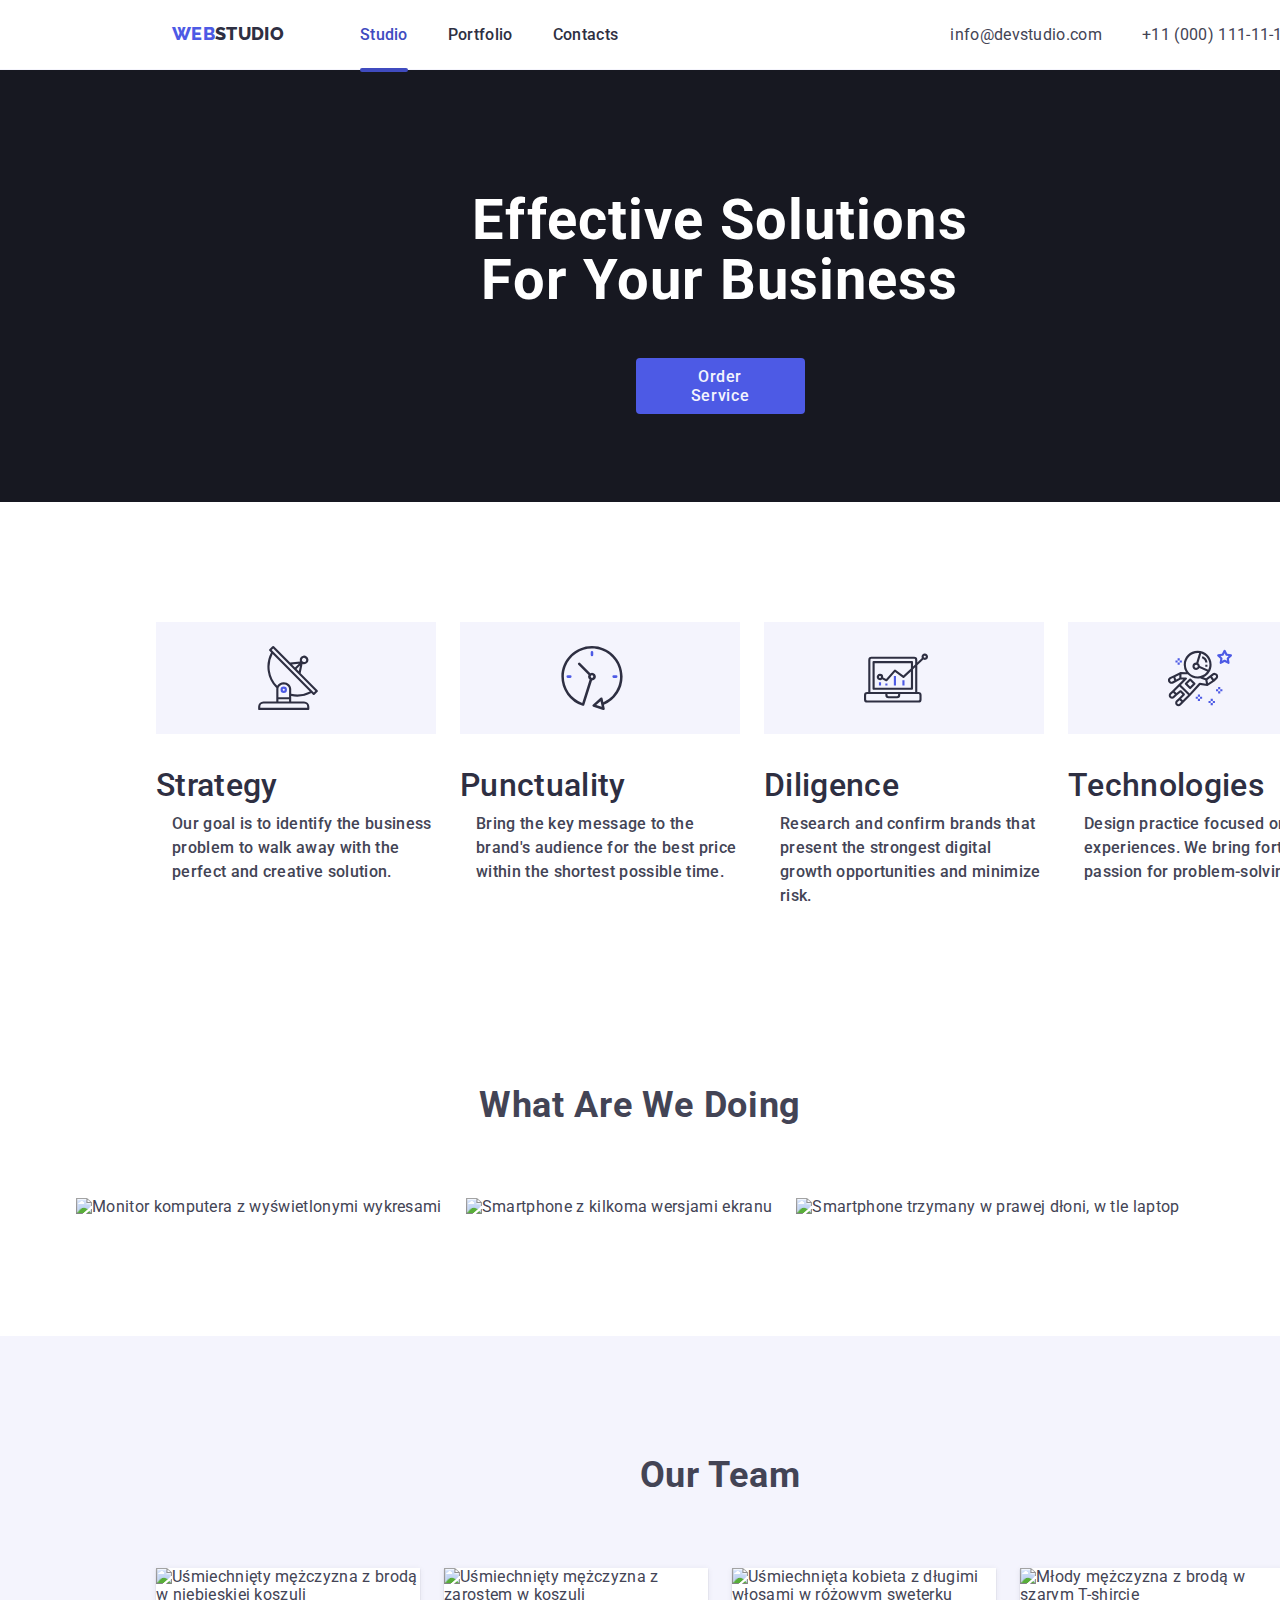
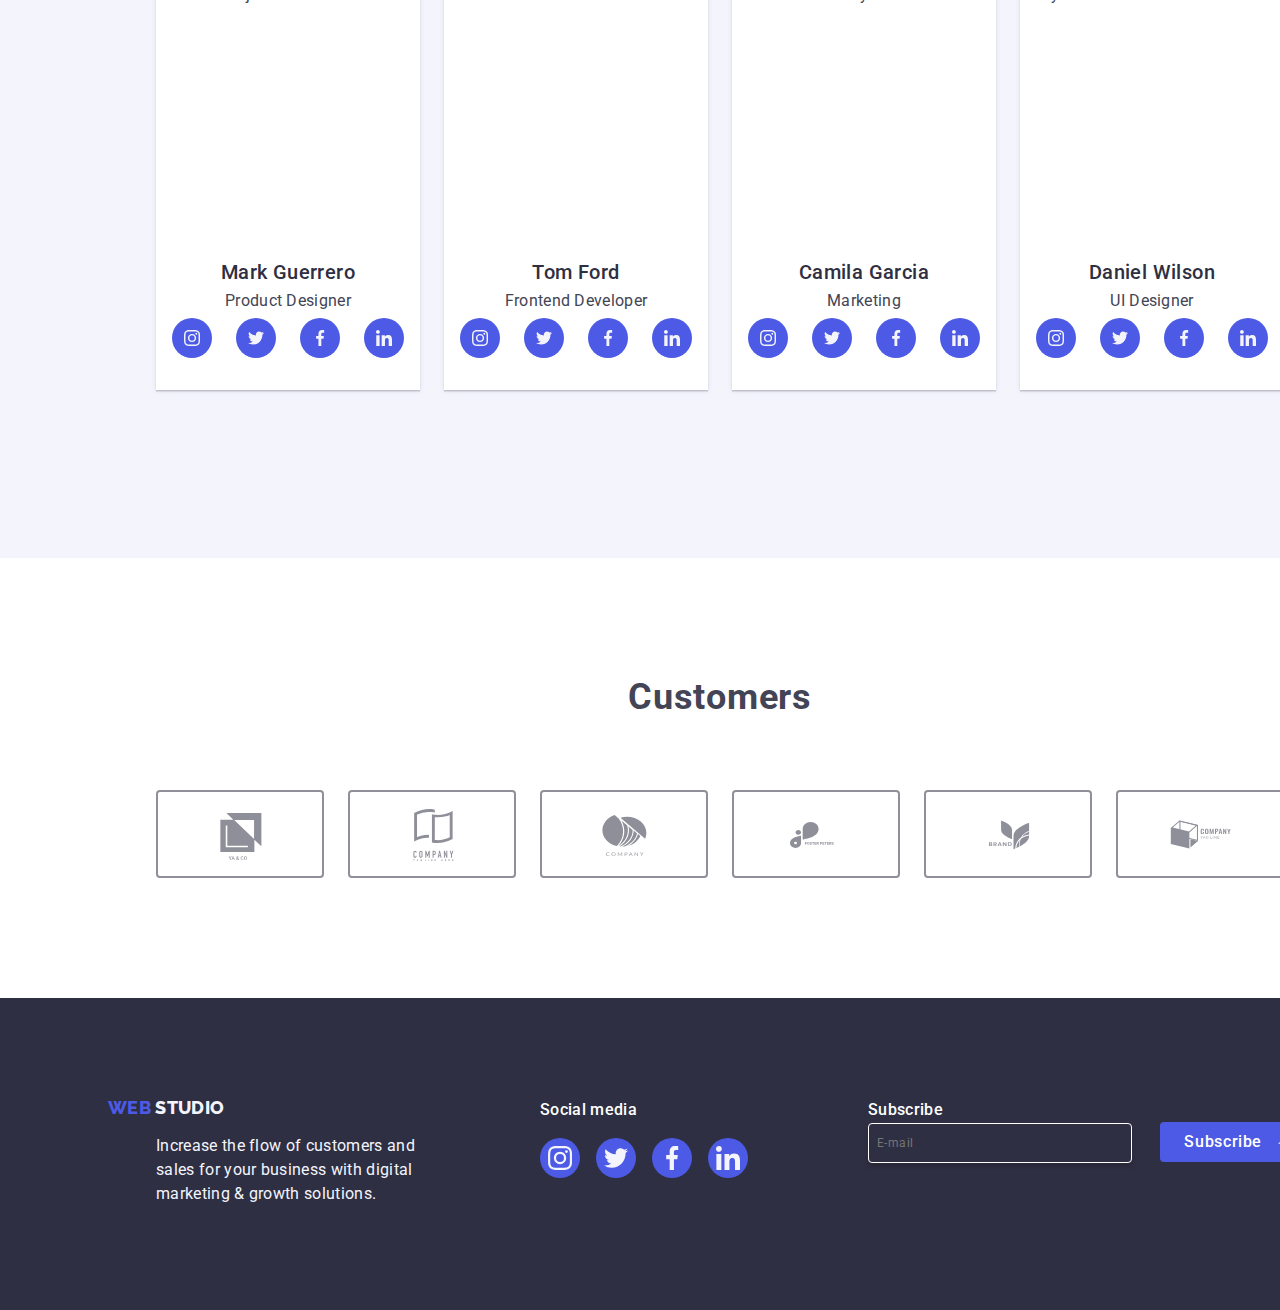
==== commit 704620b8: "updatee" ====
--- a/index.html
+++ b/index.html
@@ -13,12 +13,13 @@
 
   <body>
   <header class="page-header">
+    
            <div class="header-wrapper">
           <nav >
   <a href="./index.html" class="link-logo1"> <span class="span"> Web</span>Studio </a>
           </nav></div>
           
-<nav class="mobile-nav">
+<nav class="nav-menu">
 	<button type="button" class="nav-mobile-button generic-button js-open-menu"> 
      <svg class="icon-hamburger" width="32" height="22" stroke="#2E2F42" stroke-width="3">
          <use href="./images/icons.svg#icon-menu-hamburger"></use>
@@ -59,7 +60,7 @@
             <li class="icon-sc-mobile">
                   <a class="a-icon" href="#0">
            <svg  width="16px" height="16px">
-                          <use href="./images/icons.svg#icon-facebook-1">
+           <use href="./images/icons.svg#icon-facebook-1">
               </use>
             </svg>
                   </a></li>
@@ -72,12 +73,11 @@
                   </a></li>
               </ul>	</div>
         
-
-          <!– MENU na TABLET/DESKTOP –>
+  <!– MENU na TABLET/DESKTOP –>
 
           <div class="tablet-menu">
                <ul class="nav-tablet-list">
-          <li class="isactive"><a href="index.html" class="link-menu current">Studio</a></li>
+      <li class="isactive"><a href="index.html" class="link-menu current">Studio</a></li>
           <li><a href="portfolio.html" class="link-menu">Portfolio</a></li>
           <li><a href="#" class="link-menu">Contacts</a></li>
         </ul>
--- a/css/styles.css
+++ b/css/styles.css
@@ -60,7 +60,7 @@
 	translate: -100% 0 0;
 	transition: translate 400ms;
 	background-color: white;
-  min-width: 428px;
+  width: 428px;
   height: 796px;
 }
 
@@ -152,7 +152,7 @@
   display: flex;
     justify-content: space-between;
   align-items: center;
-  min-width: 428px;
+  width: 428px;
 height: 70px;
   border-bottom: 1px solid var(--light);
 }
@@ -270,6 +270,7 @@
 
 .header-wrapper {
   margin-right: 120px;
+  width: 428px;
 }
 .header-wrapper > nav {
   display: flex;
@@ -287,7 +288,7 @@
 
 @media screen and (min-width: 1200px)  {
   .page-header{
-    min-width: 1200px;
+    width: 1200px;
   }
   .header-wrapper {
     margin-right: 76px;
@@ -353,7 +354,7 @@
   background-repeat: no-repeat;
   background-position: center;
   background-image: linear-gradient(hsl(0 0% 0% / 0.5), hsl(0 0% 0% / 0.5)),
-    url(https://s3-alpha-sig.figma.com/img/7c8d/46d4/7e83b6c8ee4603ea892aa8aaebb3c5fe?Expires=1693180800&Signature=fOhHy996E9YhM7gZHUyqTrEHwhhlQPqwAY8ONBnjdlUO7ZMVLRp5N7mtRts6O1JANyuj5K0aj9Hoa2Dn8cMvps9D2CZuaNWPQcAVzKTiiTaPTulN0RK8tAWrzFPvfMbvxdTrluSsqUe6nEl7p-~cmjHxGh8SM-X~GWadjEE0lWHU7nmAM8D5Z3LLN~9wFH8RJMboPq1WNuPZjFkipmkcBr7NDz4ppZAUdu-wtygNjJ~b25Z3OWwhxouKo9NMhul0Byzfj8Y7NM5MgCwQz88MuqyHrunv-cDjiDs00-ocXimdgVCcqoiSmracjp8KnBEigrpSTpvLPspazQRrPjTXqg__&Key-Pair-Id=APKAQ4GOSFWCVNEHN3O4);
+    url( https://s3-alpha-sig.figma.com/img/9a77/142c/2586bdcf8470d56adf54002538acc0c8?Expires=1694390400&Signature=kHdpWpyp2JCAPuu4FpwQZF7lYK8xb91cDmPoNSFkGGMp8wkUr7l5YblpT4mxOm-igc5JznQlOZFrvU~PYDD4P52CpVnqwN2o8NsBy7IuYQ-JXZkG0ouXA8nIh8-Jm6ZMJNtIBn8oz~tlrLGRz3YApyXJjRaemYKkGCjzcquuMnTTFZzZ5sZUsB7krT2Iou7b8RUIJq8C1HxQwupAhnW~83AKkNkbgkN2wilNLjZhlbtumPjRu6dAaE17Bn85JTBMAsnAZ~6IyzZaggBwTP11u7xwSCTn6U8P3iJBtaD~M28VVb~SV8fbmFAavrAaw6fIf6aTqT7sDz3uOKAc~~ZZgw__&Key-Pair-Id=APKAQ4GOSFWCVNEHN3O4);
 }
 
 .hero-title {
@@ -474,6 +475,8 @@
 .future-style {
   display: block;
   height: 104px;
+  margin-left: 156px;
+  padding-left: 0;
 }
 .our-values {
   list-style-type: none;
@@ -927,7 +930,7 @@
 }
 
 /* TABLET*/
-@media screen and (min-width: 768px) and (max-width: 1199px)  {
+@media screen and (min-width: 768px) {
   
 .footer-section{
   width: 768px;
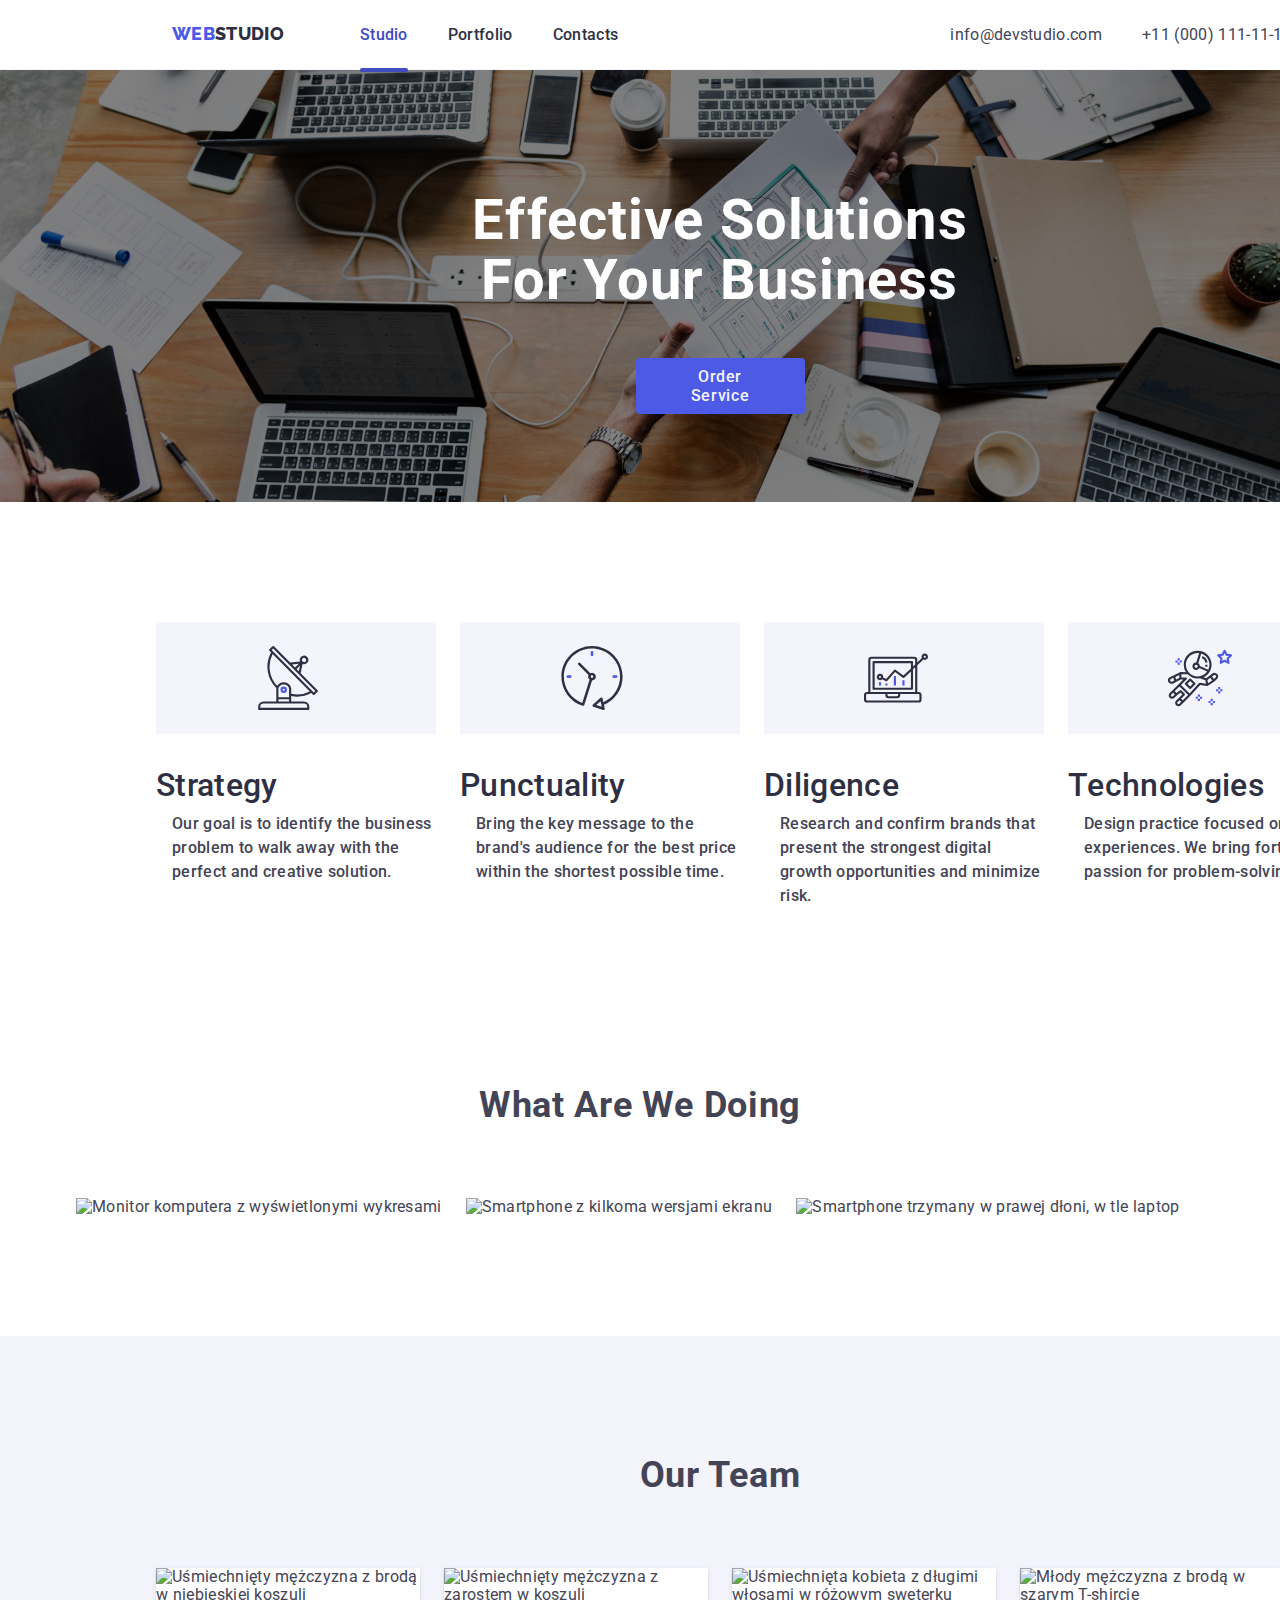
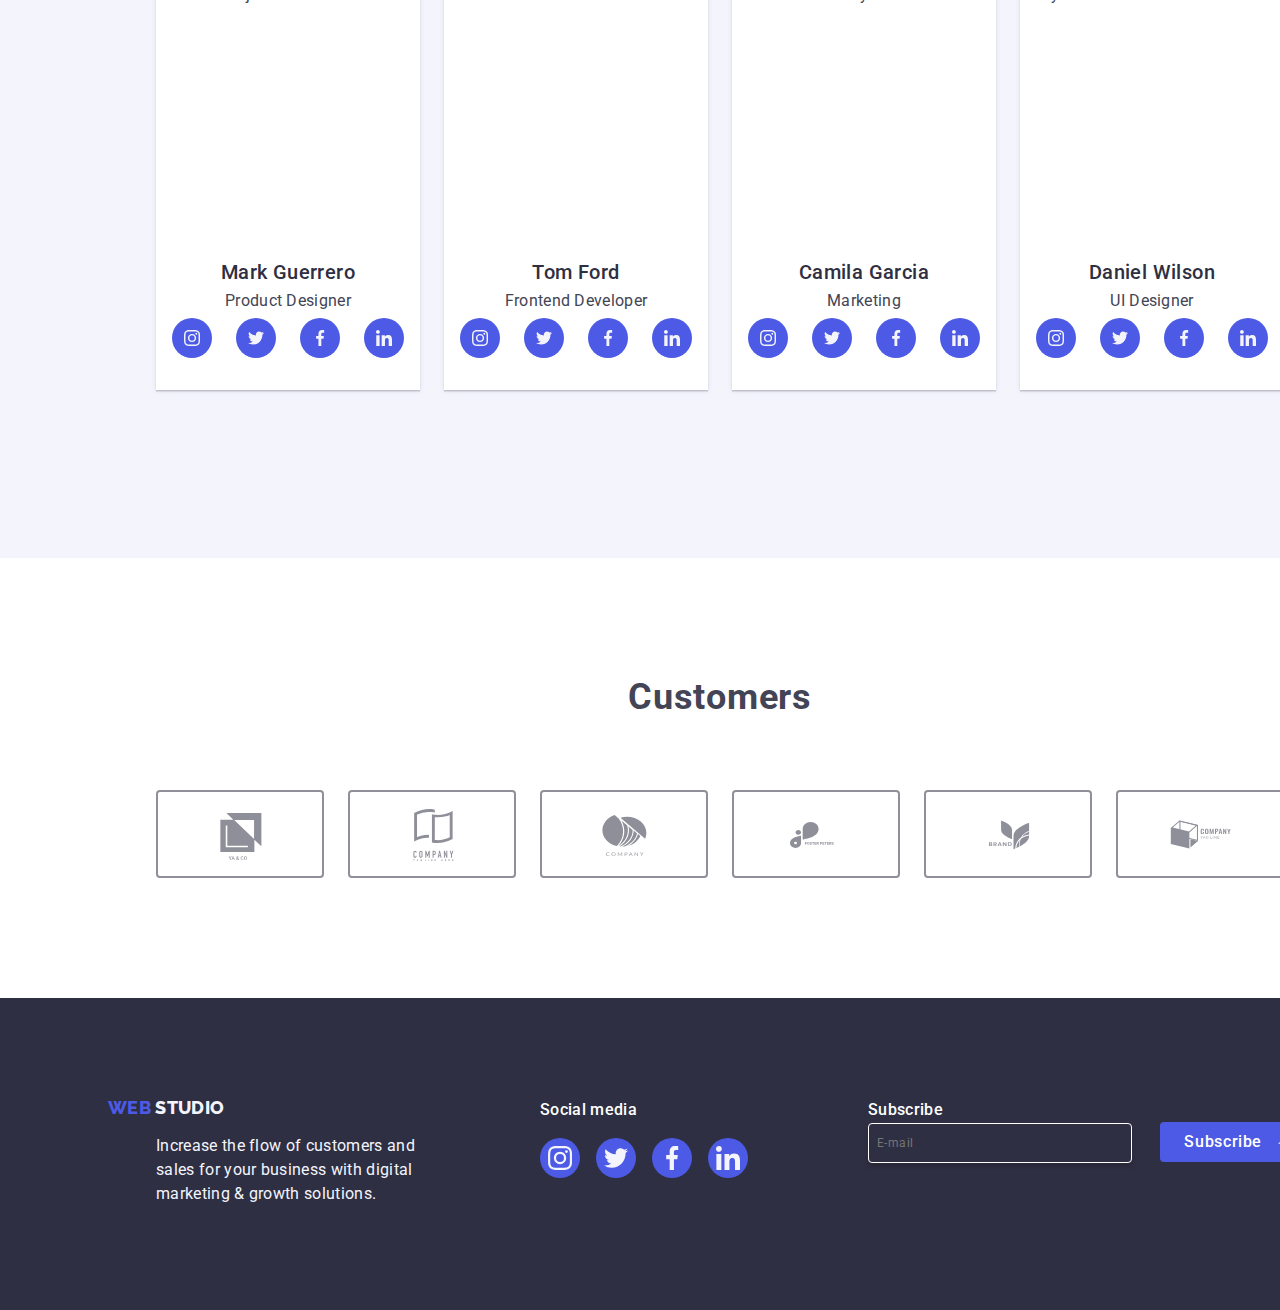
==== commit e07b87c4: "updatee" ====
--- a/index.html
+++ b/index.html
@@ -13,7 +13,6 @@
 
   <body>
   <header class="page-header">
-    
            <div class="header-wrapper">
           <nav >
   <a href="./index.html" class="link-logo1"> <span class="span"> Web</span>Studio </a>
@@ -174,7 +173,13 @@
             <li> <div class="team-style">
               <img src="./images/image4.jpg"
                 alt="Uśmiechnięty mężczyzna z brodą w niebieskiej koszuli"
-                width="264px" height="260px" />
+                width="264px" height="260px" 
+                 srcset="
+                ./images/image4.jpg   1x,
+                ./images/image4x2.jpg 2x
+              "
+              sizes="(min-width: 320px) 450px, (min-width: 768px) 354px, (min-width: 1200px) 270px"
+                />
               <h3 class="team-title">Mark Guerrero</h3>
               <p class="p">Product Designer</p>
      <ul class="list-icons">
@@ -213,7 +218,11 @@
             <li> <div class="team-style">
               <img src="./images/image5.jpg"
                 alt="Uśmiechnięty mężczyzna z zarostem w koszuli"
-              width="264px" height="260px" />
+              width="264px" height="260px" 
+                   srcset=" ./images/image5.jpg   1x,
+                ./images/image5x2.jpg 2x"
+              sizes="(min-width: 320px) 450px, (min-width: 768px) 354px, (min-width: 1200px) 270px"
+                />
               <h3 class="team-title">Tom Ford</h3>
               <p class="p">Frontend Developer</p>
 
@@ -252,7 +261,13 @@
             <li> <div class="team-style">
               <img src="./images/image6.jpg"
                 alt="Uśmiechnięta kobieta z długimi włosami w różowym sweterku"
-                width="264px" height="260px" />
+                width="264px" height="260px"
+                     srcset="
+                ./images/image6.jpg   1x,
+                ./images/image6x2.jpg 2x
+              "
+              sizes="(min-width: 320px) 450px, (min-width: 768px) 354px, (min-width: 1200px) 270px"
+                /> 
               <h3 class="team-title">Camila Garcia</h3>
               <p class="p">Marketing</p>
               <ul class="list-icons">
@@ -290,7 +305,13 @@
             <li> <div class="team-style">
               <img src="./images/image7.jpg"
                 alt="Młody mężczyzna z brodą w szarym T-shircie"
-                width="264px" height="260px" />
+                width="264px" height="260px"
+                     srcset="
+                ./images/image7.jpg   1x,
+                ./images/image7x2.jpg 2x
+              "
+              sizes="(min-width: 320px) 450px, (min-width: 768px) 354px, (min-width: 1200px) 270px"
+                /> 
               <h3 class="team-title">Daniel Wilson</h3>
               <p class="p">UI Designer</p>
               <ul class="list-icons">
--- a/css/styles.css
+++ b/css/styles.css
@@ -188,7 +188,7 @@
 /* TABLET*/
 
 @media screen and (min-width: 768px)  {
-		.mobile-menu,
+	.mobile-menu,
 	.nav-mobile-button {
 		display: none;
 	}
@@ -256,7 +256,6 @@
 .link-contacts:hover {
   color: #404bbf;
     transition:  var(--transition);
-
 }
 .link-logo1 {
   font-family: raleway;
@@ -354,7 +353,7 @@
   background-repeat: no-repeat;
   background-position: center;
   background-image: linear-gradient(hsl(0 0% 0% / 0.5), hsl(0 0% 0% / 0.5)),
-    url( https://s3-alpha-sig.figma.com/img/9a77/142c/2586bdcf8470d56adf54002538acc0c8?Expires=1694390400&Signature=kHdpWpyp2JCAPuu4FpwQZF7lYK8xb91cDmPoNSFkGGMp8wkUr7l5YblpT4mxOm-igc5JznQlOZFrvU~PYDD4P52CpVnqwN2o8NsBy7IuYQ-JXZkG0ouXA8nIh8-Jm6ZMJNtIBn8oz~tlrLGRz3YApyXJjRaemYKkGCjzcquuMnTTFZzZ5sZUsB7krT2Iou7b8RUIJq8C1HxQwupAhnW~83AKkNkbgkN2wilNLjZhlbtumPjRu6dAaE17Bn85JTBMAsnAZ~6IyzZaggBwTP11u7xwSCTn6U8P3iJBtaD~M28VVb~SV8fbmFAavrAaw6fIf6aTqT7sDz3uOKAc~~ZZgw__&Key-Pair-Id=APKAQ4GOSFWCVNEHN3O4);
+  url( ../images/people-office1x.png );
 }
 
 .hero-title {
@@ -378,6 +377,8 @@
 
   .section-order{
     width: 768px;
+     background-image: linear-gradient(hsl(0 0% 0% / 0.5), hsl(0 0% 0% / 0.5)),
+  url( ../images/people-office2x.png );
   }
 .hero-title{
   text-align: center;
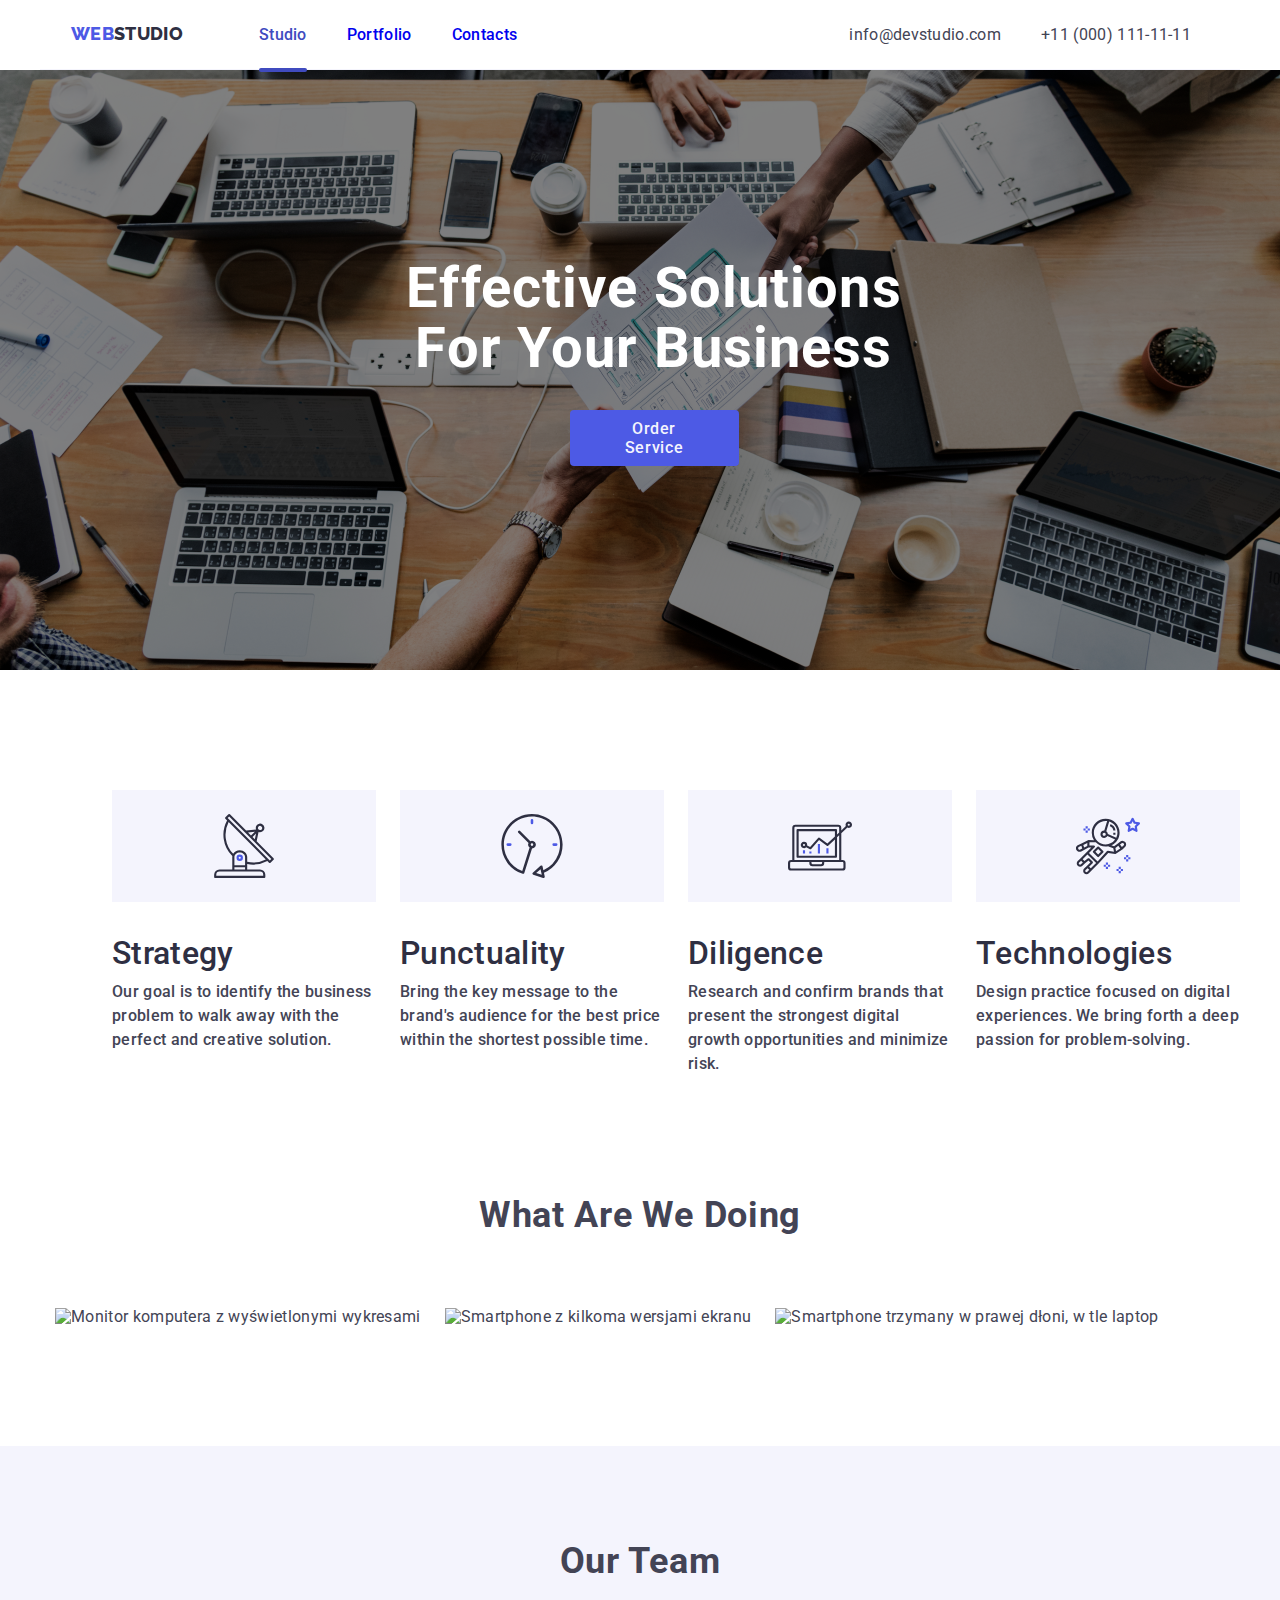
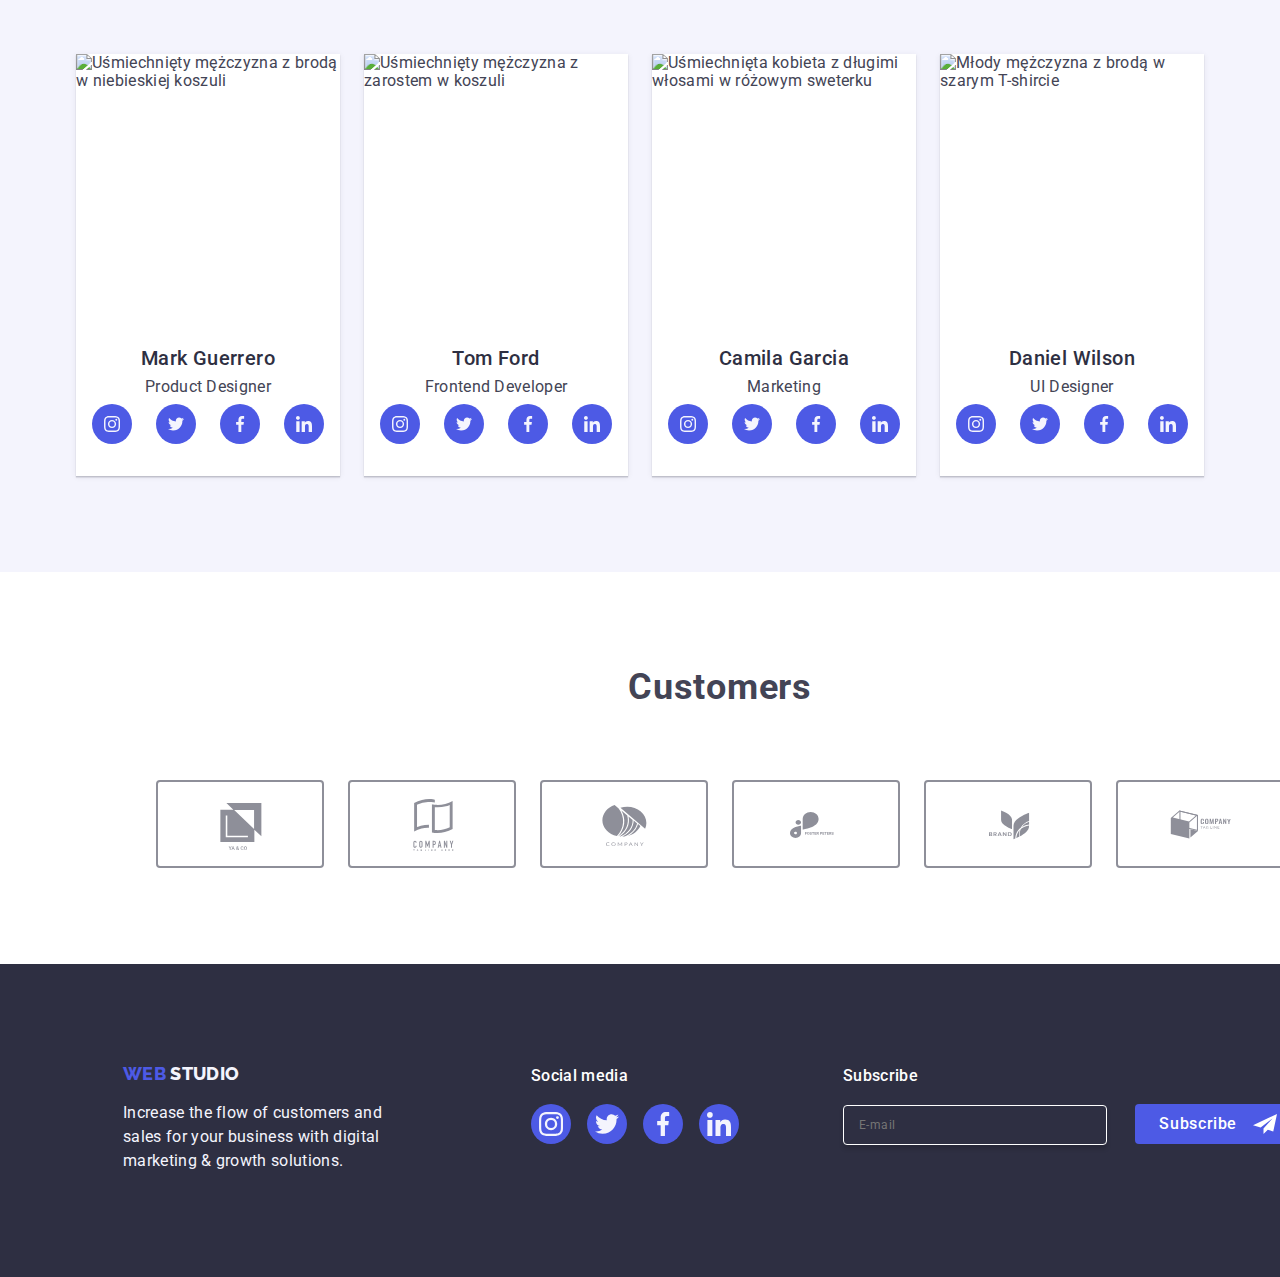
==== commit bbff7a4e: "updejt" ====
--- a/index.html
+++ b/index.html
@@ -12,13 +12,16 @@
   </head>
 
   <body>
-  <header class="page-header">
+  <header class="page-header container">
            <div class="header-wrapper">
           <nav >
   <a href="./index.html" class="link-logo1"> <span class="span"> Web</span>Studio </a>
           </nav></div>
           
 <nav class="nav-menu">
+
+  <nav class="menu-mobile">
+
 	<button type="button" class="nav-mobile-button generic-button js-open-menu"> 
      <svg class="icon-hamburger" width="32" height="22" stroke="#2E2F42" stroke-width="3">
          <use href="./images/icons.svg#icon-menu-hamburger"></use>
@@ -29,15 +32,15 @@
 	
 <ul class="menu nav-list">
 	        <li class="isactive">
-            <a href="index.html" class="link-menu current">Studio</a></li>
-          <li><a href="portfolio.html" class="link-menu">Portfolio</a></li>
-          <li><a href="#" class="link-menu">Contacts</a></li>
+            <a href="index.html" class="link-menu-js current">Studio</a></li>
+          <li><a href="portfolio.html" class="link-menu-js">Portfolio</a></li>
+          <li><a href="#" class="link-menu-js">Contacts</a></li>
         </ul>
 
   <address>
-      <ul class="address">
-        <li><a href="tel:+110001111111" class="link-contacts link-number">+11 (000) 111-11-11</a></li>
-        <li><a href="mailto:info@devstudio.com" class="link-contacts link-email"> info@devstudio.com</a></li>
+      <ul class="address-js">
+        <li><a href="tel:+110001111111" class="link-contacts-js link-number">+11 (000) 111-11-11</a></li>
+        <li><a href="mailto:info@devstudio.com" class="link-contacts-js link-email"> info@devstudio.com</a></li>
       </ul>
       </address>
 
@@ -71,10 +74,10 @@
             </svg>
                   </a></li>
               </ul>	</div>
-        
+  </nav>
   <!– MENU na TABLET/DESKTOP –>
 
-          <div class="tablet-menu">
+          <nav class="tablet-menu">
                <ul class="nav-tablet-list">
       <li class="isactive"><a href="index.html" class="link-menu current">Studio</a></li>
           <li><a href="portfolio.html" class="link-menu">Portfolio</a></li>
@@ -82,11 +85,11 @@
         </ul>
         <address>
       <ul class="address">
-        <li><a href="mailto:info@devstudio.com" class="link-contacts"> info@devstudio.com</a></li>
+        <li><a href="mailto:info@devstudio.com" class="link-contacts mail-link"> info@devstudio.com</a></li>
         <li><a href="tel:+110001111111" class="link-contacts">+11 (000) 111-11-11</a></li>
       </ul>
       </address>
-    </div >
+    </nav>
 </nav>
     </header>
 
@@ -350,8 +353,8 @@
                </div>
       </section>
 
-       <section class="section clients-section">
-          <div class="container">
+       <section class="section clients-section container">
+          <div >
           <h2 class="section-customer">Customers</h2>
           <ul class="clients-style">
             <li>    
@@ -405,8 +408,8 @@
           </ul>
     </main>
 
-    <footer>
-      <div class="footer-section">
+    <footer  class="footer-section container">
+      
       <div>
        <a class="link-logo2" href="./index.html"> <span class="span"> Web</span> Studio </a>
         <p class="footer-text">
@@ -461,7 +464,7 @@
           </button>
       </div>
       </form>
-      </div>
+      </>
     </footer>
 
     <div class="modal is-hidden" data-modal>
--- a/css/styles.css
+++ b/css/styles.css
@@ -50,7 +50,11 @@
   padding: 0;
   box-sizing: border-box;
 }
-
+.container {
+  max-width: 428px;
+  margin: 0 auto;
+  padding: 0 15px;
+}
 
 /* start header section */
 
@@ -83,7 +87,7 @@
 flex-wrap: wrap;
 }
 
-.link-menu {
+.link-menu-js {
   font-family: Roboto;
   color: #2e2f42;
   font-size: 36px;
@@ -92,8 +96,8 @@
   letter-spacing: 0.72px;
 text-transform: capitalize;
 }
-.link-menu:hover,
-.link-menu:focus {
+.link-menu-js:hover,
+.link-menu-js:focus {
   color: var(--ocean, #404BBF);
   transition: var(--transition);
 }
@@ -126,7 +130,7 @@
 letter-spacing: 0.4px;
 margin-bottom: 48px;
 }
-.address{
+.address-js{
   display: inline-flex;
 flex-direction: column;
 align-items: flex-start;
@@ -152,7 +156,6 @@
   display: flex;
     justify-content: space-between;
   align-items: center;
-  width: 428px;
 height: 70px;
   border-bottom: 1px solid var(--light);
 }
@@ -185,134 +188,9 @@
 	display: none;
 }
 
-/* TABLET*/
-
-@media screen and (min-width: 768px)  {
-	.mobile-menu,
-	.nav-mobile-button {
-		display: none;
-	}
-	
-	.tablet-menu {
-		display: flex;
-    width: 768px;
-	}
-.nav-tablet-list {
-  display: flex;
-  flex-wrap: wrap;
-  padding: 24px 0;
-  gap: 40px;
-}
-ul {
-  list-style: none;
-  margin: 0;
-  padding-left: 0;
-}
-.ul {
-  display: flex;
-  flex-wrap: wrap;
-  gap: 10px;
-  list-style: none;
-}
-.link-menu {
-  font-size: 16px;
-  font-weight: 500;
-  line-height: 1.5;
-  letter-spacing: 0.32px;
-  text-decoration: none;
-}
-.link-menu:hover,
-.link-menu:focus {
-  color: var(--ocean, #404BBF);
-  transition: var(--transition);
-}
-
-.isactive .current{
-  position: relative;
-  color: #404bbf;
-}
-
-.isactive .current::after{
-content: '';
-position: absolute;
-bottom: -28px;
-left: 0;
-width: 100%;
-height: 4px;
-background-color: var(--ocean);
-border-radius: 2px;
-}
-
-.link-contacts {
-  font-family: Roboto;
-  font-style: normal;
-  color: var(--SLATE, #434455);
-font-size: 12px;
-font-weight: 400;
-line-height: 14px; 
-letter-spacing: 0.48px;
-}
-.link-contacts:focus,
-.link-contacts:hover {
-  color: #404bbf;
-    transition:  var(--transition);
-}
-.link-logo1 {
-  font-family: raleway;
-  color: #2e2f42;
-  text-transform: uppercase;
-  font-size: 18px;
-  font-weight: 800;
-  text-decoration: none;
-  margin-right: 0;
-}
-
-.header-wrapper {
-  margin-right: 120px;
-  width: 428px;
-}
-.header-wrapper > nav {
-  display: flex;
-  align-items: center;
-}
-
-.address {
-  gap: 12px;
-  justify-content: flex-end;
-  margin-left: 120px;
-}
-}
-
-/* DESKTOP */
-
-@media screen and (min-width: 1200px)  {
-  .page-header{
-    width: 1200px;
-  }
-  .header-wrapper {
-    margin-right: 76px;
-    margin-left: 156px;
-  }
-
-	.tablet-menu {
-  width: 1200px;
-}
-.address{
-  flex-direction: row;
-    display: flex;
-  gap: 40px;
-  margin-left: 332px;
-  justify-content: flex-end;
-  margin-top: 24px;
-}
-.link-contacts{
-  font-size: 16px;
-line-height: 24px; 
-letter-spacing: 0.32px;
-}
-}
 
 /* start hero section */
+
 
 .filter-button {
   font-size: 16px;
@@ -346,9 +224,8 @@
 .section-order {
   text-align: center;
   background: var(--navyblue, #2e2f42);
-  padding: 112px 54px;
+  padding: 112px 54px ;
   background-size: cover;
-  width: 428px;
   height: 432px;
   background-repeat: no-repeat;
   background-position: center;
@@ -360,43 +237,27 @@
   color: var(--white, #fff);
   font-size: 36px;
   font-weight: 700;
-  line-height: 1.07;
-  letter-spacing: 1.1px;
+  line-height: 40px;
+letter-spacing: 0.72px;
   background: var(--navy-blue);
   text-align: center;
-  margin-bottom: 48px;
+  margin-bottom: 72px;
   margin-right: auto;
   margin-left: auto;
   width: 320px;
-  text-align: center;
+  height: 80px;
   text-transform: capitalize;
 }
 
-/* TABLET*/
-@media screen and (min-width: 768px) {
-
-  .section-order{
-    width: 768px;
-     background-image: linear-gradient(hsl(0 0% 0% / 0.5), hsl(0 0% 0% / 0.5)),
-  url( ../images/people-office2x.png );
-  }
-.hero-title{
-  text-align: center;
-font-family: Roboto;
-font-size: 56px;
-font-style: normal;
-line-height: 60px; 
-letter-spacing: 1.12px;
-width: 496px;
-}
-}
-/* DESKTOP */
-
-@media screen and (min-width: 1200px)  {
-.section-order{
-    width: 1440px;
-  }
-}
+@media (min-device-pixel-ratio: 2),
+(min-resolution: 192dpi),
+(min-resolution: 2dppx) {
+    .section-main-heading {
+        background-image: linear-gradient(rgba(46, 47, 66, 0.7), rgba(46, 47, 66, 0.7)),
+            url(../images/people-office2x.jpg);
+    }
+}
+
 
 
 /* start our values section */
@@ -431,7 +292,6 @@
   line-height: 1.5;
   width: 396px;
   font-weight: 500;
-  margin-left: 16px;
 }
 .bg-icon{
   display:none;
@@ -440,108 +300,6 @@
   display: none;
 }
 
-/* TABLET*/
-@media screen and (min-width: 768px)  {
-  .our-values{
-    width: 768px;
-      flex-wrap: wrap;
-  flex-direction: row;
-  align-items: flex-start;
- column-gap: 24px;
-  row-gap: 72px;
-  }
- 
-  .future-title{
-    width: 264px;
-      font-weight: 700;
-      line-height: 1.1;
-  }
-  .future-text{
-    width: 356px;
-  }
-}
-
-/* DESKTOP */
-
-@media screen and (min-width: 1200px)  {
-.section {
-  padding-top: 120px;
-  padding-bottom: 120px;
-}
-.container {
-  width: 1158px;
-  margin: 0 auto;
-  padding: 0 15px;
-}
-.future-style {
-  display: block;
-  height: 104px;
-  margin-left: 156px;
-  padding-left: 0;
-}
-.our-values {
-  list-style-type: none;
-  display: flex;
-  gap: 24px;
-  margin: 0;
-  padding-left: 0px;
-  width: 1200px;
-  margin-bottom: 120px;
-}
-
-.our-values > li > h3 {
-  font-size: 32px;
-  font-weight: 600px;
-}
-
-.goals li {
-  width: calc((100% - 72px) / 4);
-}
-.future-title {
-  color: rgb(46, 47, 66);
-  font-size: 20px;
-  line-height: 1.2;
-  font-weight: 500;
-  display: flex;
-  flex-direction: row;
-  padding-bottom: 8px;
-  padding-top: 32px;
-}
-.future-text {
-  color: rgb(67, 68, 85);
-  font-size: 16px;
-  line-height: 1.5;
-  width: 264px;
-}
-.bg-icon {
-  display: flex;
-  background: var(--cloud, #f4f4fd);
-}
-.icon-values {
-  display: block;
-  padding: 24px 100px;
-}
-
-/* start what doing section */
-
-.section-what {
-  display: flex;
-  justify-content: space-between;
-}
-.section-title {
-  text-align: center;
-  font-size: 36px;
-  font-weight: 700;
-  line-height: 1.1;
-  letter-spacing: 0.72px;
-  text-transform: capitalize;
-  padding-top: 120px;
-  padding-bottom: 72px;
-}
-.ul{
-  gap: 24px;
-}
-}
 /* start TEAM section */
 
 .team-title{
@@ -567,11 +325,12 @@
   padding-bottom: 72px;
 }
 .filters-team{
-  gap: 24px;
+  gap: 72px;
+    display: flex;
+  flex-wrap: wrap;
 }
 .team {
   background: var(--cloud, #f4f4fd);
-    width: 428px;
     padding-bottom: 96px;
 }
 
@@ -580,8 +339,7 @@
   width: 264px;
   display: flex;
   padding-bottom: 32px;
-  margin-bottom: 72px;
-  margin-left: 82px;
+ margin-left: 82px;
   margin-right: 82px;
   flex-direction: column;
   justify-content: center;
@@ -619,30 +377,6 @@
 .list-icons{
   display:flex;
   gap: 24px;
-}
-
-/* TABLET*/
-@media screen and (min-width: 768px)  {
-  .team{
-    width: 768px;
-    padding-left: 108px;
-    padding-right: 108px;
-  }
-  .team-style{
- margin-right: 0;
- margin-left: 0;
-  }
-}
-
-/* DESKTOP */
-
-@media screen and (min-width: 1200px)  {
-.team{
-  width: 1440px;
-}
-.section-team{
-  padding-top: 0;
-}
 }
 
 /* start Customers section */
@@ -694,35 +428,9 @@
   transition:  var(--transition);
 }
 
-/* TABLET*/
-@media screen and (min-width: 768px)   {
-  .clients-section{
-  width: 768px;
-}
-  .clients-style{
-    display: flex;
-flex-direction: row;
-flex-wrap: wrap;
-column-gap: 72px;
-row-gap: 72px;
-flex-basis: calc((100% - 48px) / 3);
-}
-}
-
-/* DESKTOP */
-
-@media screen and (min-width: 1200px)  {
-  .clients-section{
-    width: 1440px;
-    margin-top: 0;
-    margin-bottom: 0;
-  }
-  .clients-style{
-  column-gap: 24px;
-  }
-}
-
-                               /*start page 2 section Button*/
+
+
+                      /*start page 2 section Button*/
 .buttonmenu {
   padding: 12px 24px 12px;
   outline: none;
@@ -820,7 +528,7 @@
   background: var(--navyblue, #2e2f42);
   padding-top: 100px;
   width: 428px;
-   display: inline-flex;
+   display: flex;
 flex-direction: column;
 align-items: flex-start;
 gap: 72px;
@@ -849,7 +557,7 @@
 line-height: 1.5; 
 letter-spacing: 0.32px;
 padding-bottom: 16px;
-margin-left: 46px;
+padding-left: 46px;
 }
 .footer-media{
   margin-left: 120px;
@@ -864,8 +572,9 @@
 }
  
 /*newsletter */
+
 .label-filter{
-  margin-left: 176px;
+  padding-left: 176px;
   padding-bottom: 16px;
 }
 .subscribe{
@@ -879,7 +588,8 @@
 
 .filter-subscribe{
   width: 398px;
-  margin-left: 15px;
+  padding-left: 15px;
+  padding-right: 15px;
 height: 40px;
 border-radius: 4px;
 border: 1px solid var(--white, #FFF);
@@ -930,7 +640,177 @@
   resize: none;
 }
 
-/* TABLET*/
+/* TABLET header*/
+
+@media screen and (min-width: 768px)  {
+	.container {
+  max-width: 768px;
+}
+  .menu-mobile {
+		display: none;
+	}
+	
+	.tablet-menu {
+		display: flex;
+    width: 768px;
+	}
+.nav-tablet-list {
+  display: flex;
+  flex-wrap: wrap;
+  padding: 24px 0;
+  gap: 40px;
+}
+ul {
+  list-style: none;
+  margin: 0;
+  padding-left: 0;
+}
+.ul {
+  display: flex;
+  flex-wrap: wrap;
+  gap: 10px;
+  list-style: none;
+}
+.link-menu {
+  font-size: 16px;
+  font-weight: 500;
+  line-height: 1.5;
+  letter-spacing: 0.32px;
+  text-decoration: none;
+}
+.link-menu:hover,
+.link-menu:focus {
+  color: var(--ocean, #404BBF);
+  transition: var(--transition);
+}
+
+.isactive .current{
+  position: relative;
+  color: #404bbf;
+}
+
+.isactive .current::after{
+content: '';
+position: absolute;
+bottom: -28px;
+left: 0;
+width: 100%;
+height: 4px;
+background-color: var(--ocean);
+border-radius: 2px;
+}
+
+.link-contacts {
+  font-family: Roboto;
+  font-style: normal;
+  color: var(--SLATE, #434455);
+font-size: 12px;
+font-weight: 400;
+line-height: 14px; 
+letter-spacing: 0.48px;
+}
+.link-contacts:focus,
+.link-contacts:hover {
+  color: #404bbf;
+    transition:  var(--transition);
+}
+.link-logo1 {
+  font-family: raleway;
+  color: #2e2f42;
+  text-transform: uppercase;
+  font-size: 18px;
+  font-weight: 800;
+  text-decoration: none;
+  margin-right: 0;
+}
+
+.header-wrapper {
+  margin-right: 120px;
+  width: 428px;
+}
+.header-wrapper > nav {
+  display: flex;
+  align-items: center;
+}
+
+.address {
+  display: block;
+  margin-left: 120px;
+  padding-top: 16px;
+  font-style: normal;
+}
+}
+
+/* TABLET order*/
+@media screen and (min-width: 768px) {
+
+  .section-order{
+     background-image: linear-gradient(hsl(0 0% 0% / 0.5), hsl(0 0% 0% / 0.5)),
+  url( ../images/people-office2x.png );
+  }
+.hero-title{
+  text-align: center;
+font-family: Roboto;
+font-size: 56px;
+font-style: normal;
+line-height: 60px; 
+letter-spacing: 1.12px;
+width: 496px;
+}
+}
+
+/* TABLET our values*/
+@media screen and (min-width: 768px)  {
+  .our-values{
+    width: 768px;
+      flex-wrap: wrap;
+  flex-direction: row;
+  align-items: flex-start;
+ column-gap: 24px;
+  row-gap: 72px;
+  }
+ 
+  .future-title{
+    width: 264px;
+      font-weight: 700;
+      line-height: 1.1;
+  }
+  .future-text{
+    width: 356px;
+  }
+}
+/* TABLET team*/
+@media screen and (min-width: 768px)  {
+  .team{
+    padding-left: 108px;
+    padding-right: 108px;
+  }
+  .team-style{
+ margin-right: 0;
+ margin-left: 0;
+  }
+  .filters-team{
+    display: flex;
+  flex-wrap: wrap;
+ justify-content: space-around;
+ row-gap: 64px;
+  }
+}
+/* TABLET customers*/
+@media screen and (min-width: 768px)   {
+  .clients-section{
+  width: 768px;
+}
+  .clients-style{
+    display: flex;
+flex-direction: row;
+flex-wrap: wrap;
+column-gap: 72px;
+row-gap: 72px;
+flex-basis: calc((100% - 48px) / 3);
+}
+}
+/* tablet footer*/
 @media screen and (min-width: 768px) {
   
 .footer-section{
@@ -963,36 +843,181 @@
 }
 .label-filter{
   padding-bottom: 16px;
-  margin-left: 108px;
+  padding-left: 108px;
   margin-bottom: 0;
 }
 }
 
-/* DESKTOP */
+/* DESKTOP header*/
 
 @media screen and (min-width: 1200px)  {
+  .container {
+  width: 1200px;
+}
+
+  .header-wrapper {
+    margin-right: 76px;
+   }
+
+	.tablet-menu {
+  width: 1200px;
+}
+
+.address{
+  flex-direction: row;
+    display: flex;
+  gap: 40px;
+  margin-left: 332px;
+  justify-content: flex-end;
+  padding-top: 24px;
+}
+.link-contacts{
+  font-size: 16px;
+line-height: 24px; 
+letter-spacing: 0.32px;
+}
+}
+
+/* DESKTOP order*/
+
+@media screen and (min-width: 1200px)  {
+.section-order{
+  height: 600px;
+  padding-top: 188px;
+  }
+}
+
+/* DESKTOP our values*/
+
+@media screen and (min-width: 1200px)  {
+.container{
+  max-width: 1200px;
+}
+.future-style {
+  padding-top: 120px;
+  padding-left: 0;
+  padding-right: 0;
+}
+.our-values {
+  list-style-type: none;
+  display: flex;
+  margin: 0 auto;
+  padding-left: 0;
+  width: 1200px;
+  margin-bottom: 120px;
+  justify-content: flex-end;
+  padding-right: 0;
+}
+
+.our-values > li > h3 {
+  font-size: 32px;
+  font-weight: 600px;
+}
+
+.goals li {
+  width: calc((100% - 72px) / 4);
+}
+.future-title {
+  color: rgb(46, 47, 66);
+  font-size: 20px;
+  line-height: 1.2;
+  font-weight: 500;
+  display: flex;
+  flex-direction: row;
+  padding-bottom: 8px;
+  padding-top: 32px;
+}
+.future-text {
+  color: rgb(67, 68, 85);
+  font-size: 16px;
+  line-height: 1.5;
+  width: 264px;
+}
+.bg-icon {
+  display: flex;
+  background: var(--cloud, #f4f4fd);
+}
+.icon-values {
+  display: block;
+  padding: 24px 100px;
+}
+
+/* start what doing section */
+
+.section-what {
+  display: flex;
+  justify-content: space-between;
+}
+.section-title {
+  text-align: center;
+  font-size: 36px;
+  font-weight: 700;
+  line-height: 1.1;
+  letter-spacing: 0.72px;
+  text-transform: capitalize;
+  padding-bottom: 72px;
+}
+.ul{
+  gap: 24px;
+}
+}
+/* DESKTOP team*/
+
+@media screen and (min-width: 1200px)  {
+.container{
+  max-width: 1200px;
+}
+.team{
+  margin-top:120px;
+  padding-left: 0;
+  padding-right: 0;
+}
+.filters-team{
+  display: flex;
+    flex-direction: row;
+    justify-content: center;
+}
+}
+
+/* DESKTOP customers*/
+
+@media screen and (min-width: 1200px)  {
+  .clients-section{
+    width: 1440px;
+  }
+  .clients-style{
+  column-gap: 24px;
+  }
+}
+/* DESKTOP footer*/
+
+@media screen and (min-width: 1200px)  {
+  .container{
+    max-width: 1440px;
+  }
   .footer-section{
     width: 1440px;
     flex-direction: row;
-    gap: 120px;
+  }
+  .footer-text{
+    margin-right: 120px;
   }
   .footer-media{
     margin-left: 0;
+    margin-right: 80px;
   }
   .footer-media-text{
     margin-left: 0;
-  }
-  .footer-text{
-    margin-left: 156px;
-  }
+    padding-left: 0;
+  }
+ 
   .filter-subscribe{
     width: 264px;
     margin-left: 0;
   }
-  .label-filter{
-    margin-left: 0;
-    padding-bottom: 0;
-  }
+.label-filter{
+  padding-left: 0;
+}
   .subscribe-button{
     margin-left: 24px;
   }
@@ -1034,8 +1059,6 @@
 width: 296px;
 padding: 40px 32px 164px 32px;
 }
-
-
 
 
 /*formularz*/
@@ -1198,6 +1221,4 @@
 line-height: 14px; 
 letter-spacing: 0.48px;
 padding-left: 16px;
-}
-
-
+}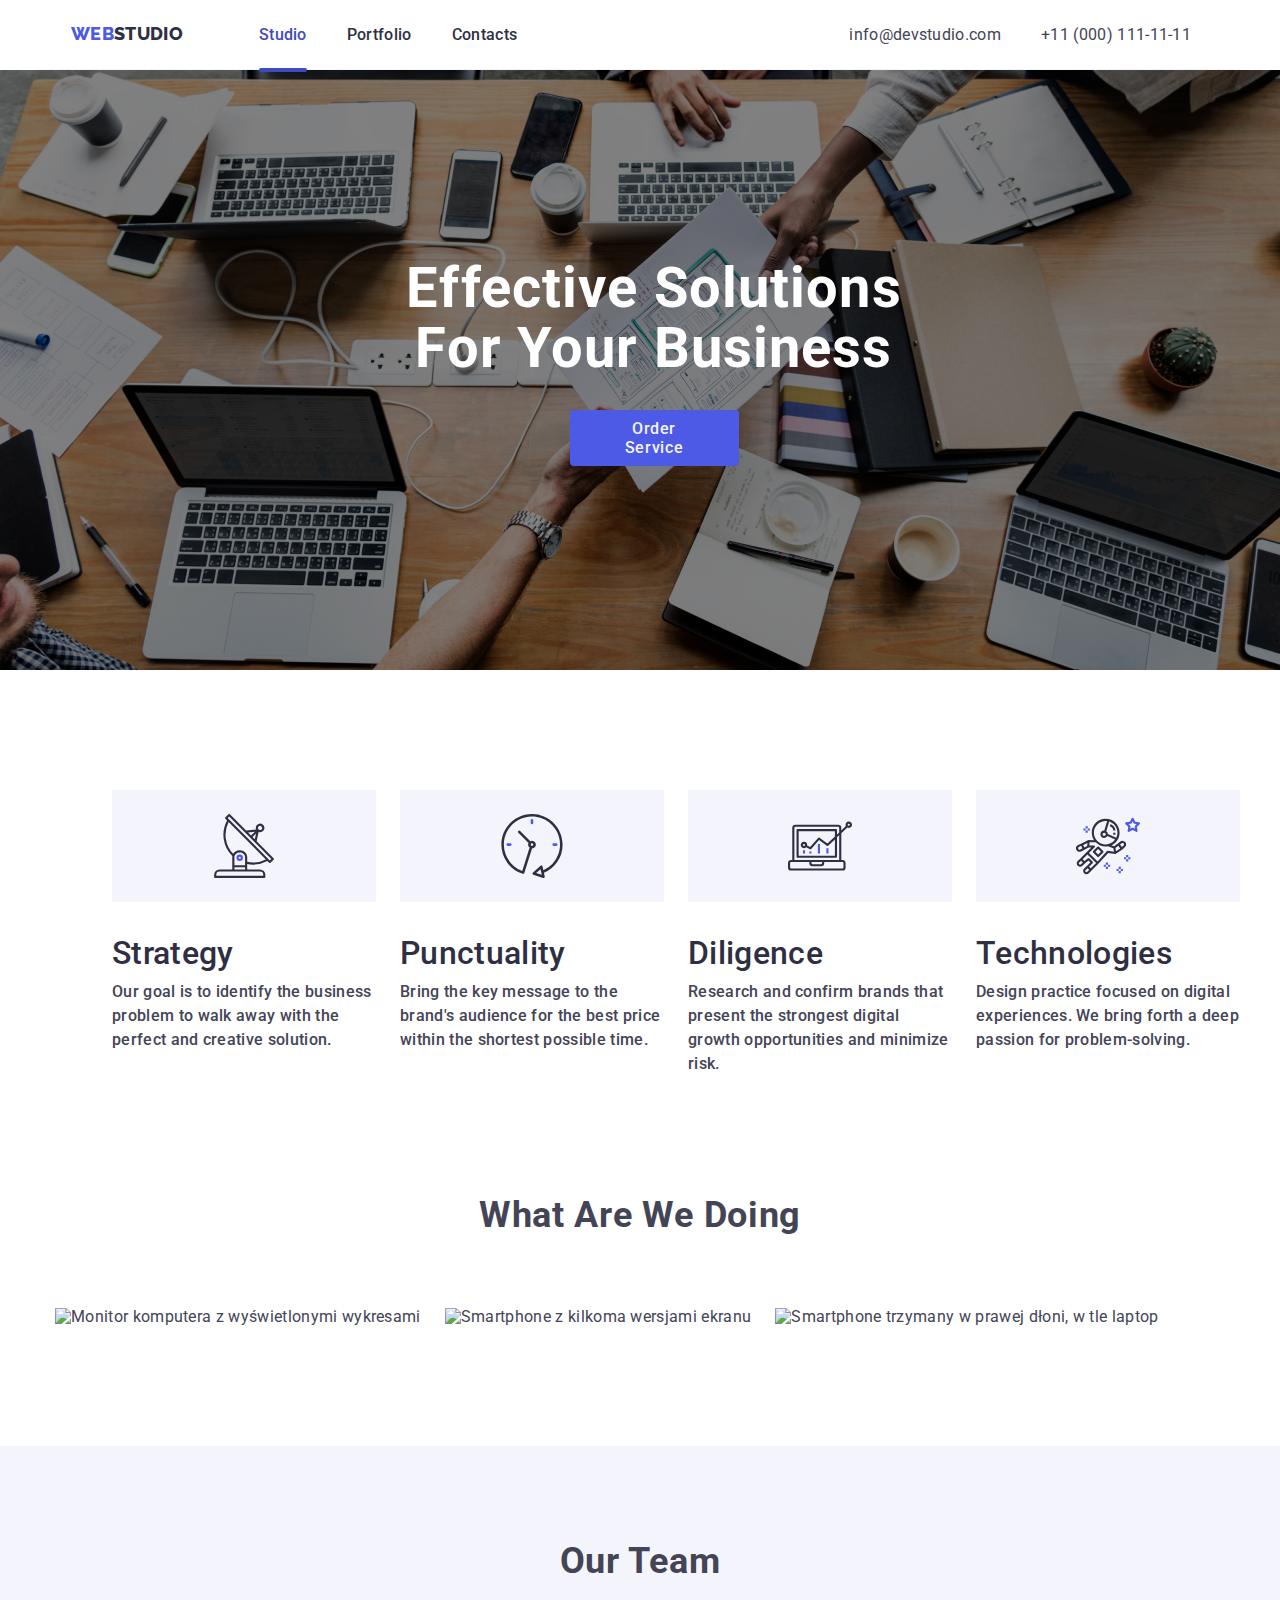
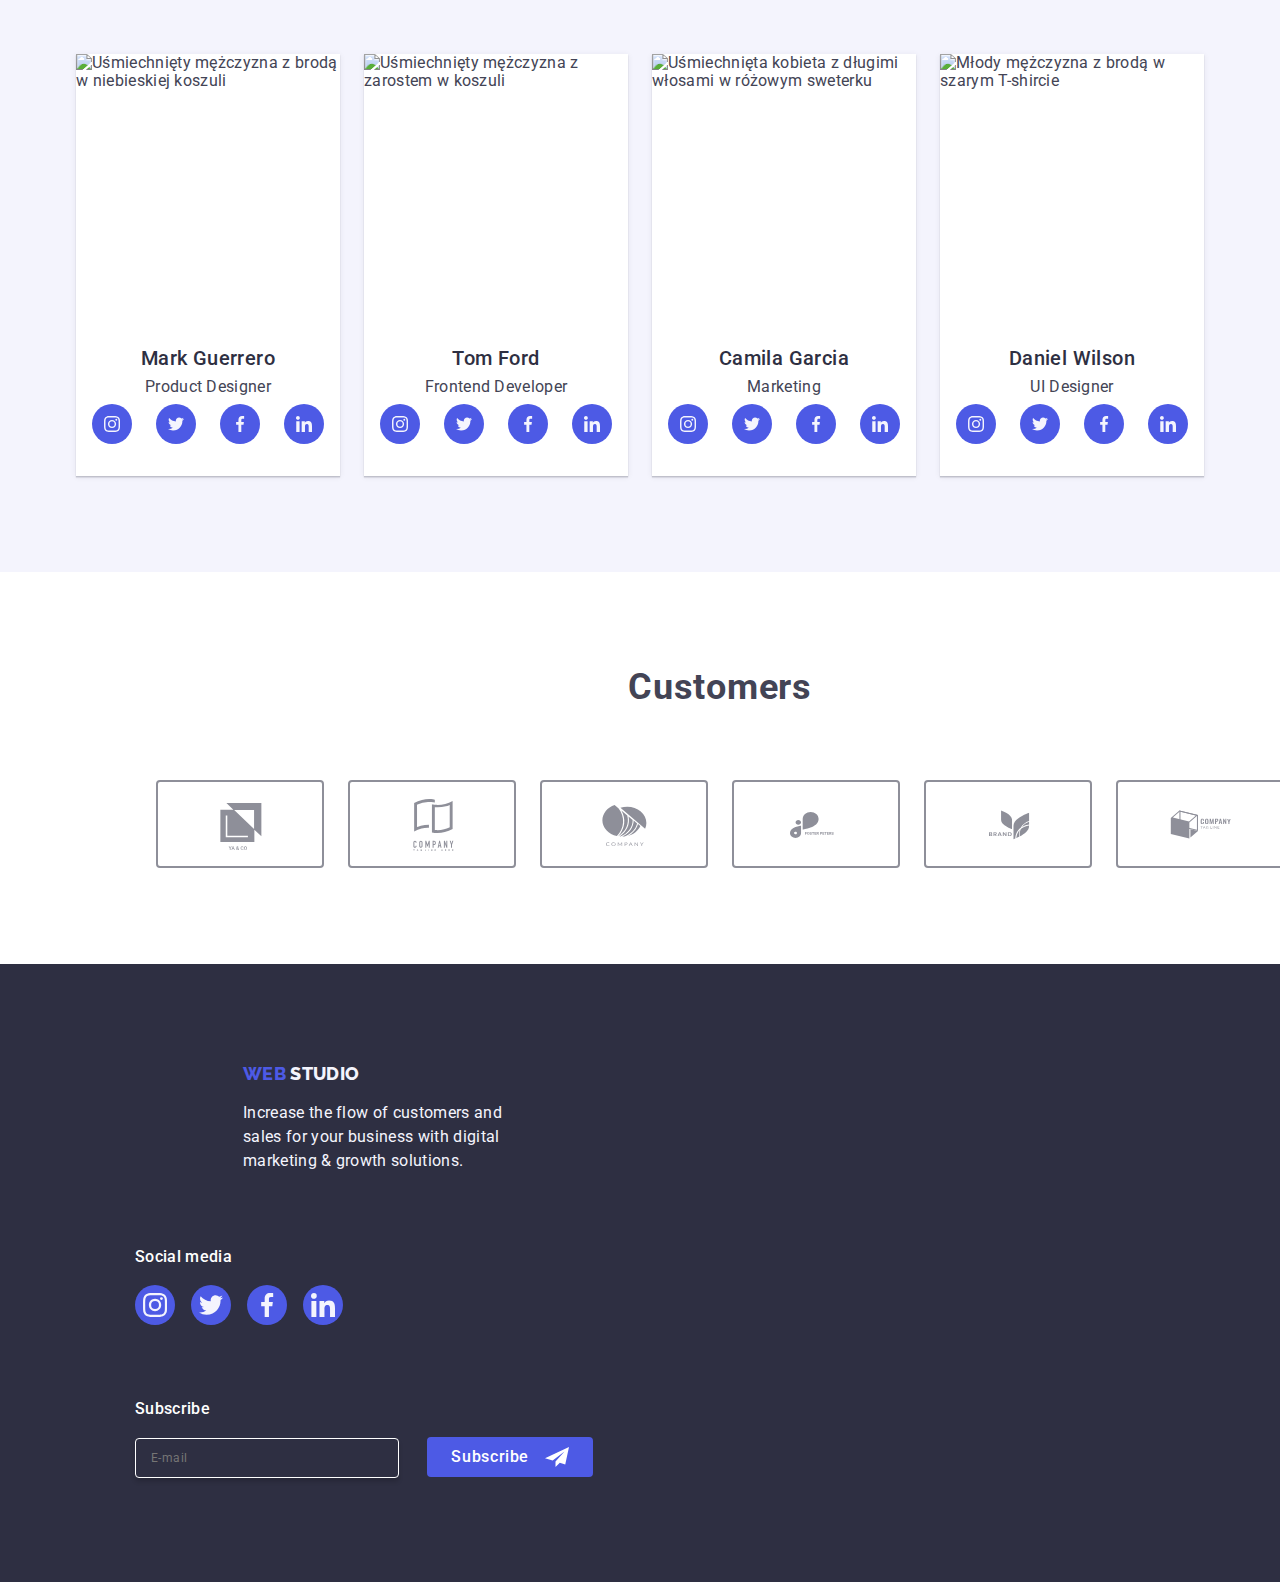
==== commit 53c99873: "update" ====
--- a/index.html
+++ b/index.html
@@ -408,15 +408,15 @@
           </ul>
     </main>
 
-    <footer  class="footer-section container">
+    <footer  class="footer-section ">
+      <div class="container">
       
-      <div>
        <a class="link-logo2" href="./index.html"> <span class="span"> Web</span> Studio </a>
         <p class="footer-text">
           Increase the flow of customers and sales for your business with
           digital marketing & growth solutions.
         </p>
-      </div>
+      
       <div class="footer-media">
          <h3 class="footer-media-text">Social media</h3>
         <ul class="footer-style">
@@ -449,7 +449,7 @@
             </svg>
                   </a></li>
               </ul>
-      </div>
+            </div>
 
       <form>
       <div class="subscribe">
@@ -464,7 +464,7 @@
           </button>
       </div>
       </form>
-      </>
+    </div>
     </footer>
 
     <div class="modal is-hidden" data-modal>
--- a/css/styles.css
+++ b/css/styles.css
@@ -64,7 +64,7 @@
 	translate: -100% 0 0;
 	transition: translate 400ms;
 	background-color: white;
-  width: 428px;
+  width: 100%;
   height: 796px;
 }
 
@@ -249,10 +249,9 @@
   text-transform: capitalize;
 }
 
-@media (min-device-pixel-ratio: 2),
-(min-resolution: 192dpi),
+@media (min-device-pixel-ratio: 2), (min-resolution: 192dpi),
 (min-resolution: 2dppx) {
-    .section-main-heading {
+    .section-order {
         background-image: linear-gradient(rgba(46, 47, 66, 0.7), rgba(46, 47, 66, 0.7)),
             url(../images/people-office2x.jpg);
     }
@@ -517,6 +516,7 @@
 }
 .footer-text {
   width: 264px;
+  margin-bottom: 72px;
   color: #f4f4fd;
   font-size: 16px;
   line-height: 1.5;
@@ -527,7 +527,6 @@
 .footer-section {
   background: var(--navyblue, #2e2f42);
   padding-top: 100px;
-  width: 428px;
    display: flex;
 flex-direction: column;
 align-items: flex-start;
@@ -564,6 +563,7 @@
 }
 
 .footer-style{
+  margin-bottom: 72px;
   display:flex; 
   gap: 16px;
 }
@@ -589,7 +589,7 @@
 .filter-subscribe{
   width: 398px;
   padding-left: 15px;
-  padding-right: 15px;
+  margin-left: 16px;
 height: 40px;
 border-radius: 4px;
 border: 1px solid var(--white, #FFF);
@@ -672,6 +672,7 @@
   list-style: none;
 }
 .link-menu {
+  color: var(--NAVY-BLUE, #2E2F42);
   font-size: 16px;
   font-weight: 500;
   line-height: 1.5;
@@ -739,14 +740,12 @@
   padding-top: 16px;
   font-style: normal;
 }
-}
 
 /* TABLET order*/
-@media screen and (min-width: 768px) {
 
   .section-order{
      background-image: linear-gradient(hsl(0 0% 0% / 0.5), hsl(0 0% 0% / 0.5)),
-  url( ../images/people-office2x.png );
+  url( ../images/people-office1x.png );
   }
 .hero-title{
   text-align: center;
@@ -757,10 +756,10 @@
 letter-spacing: 1.12px;
 width: 496px;
 }
-}
+
 
 /* TABLET our values*/
-@media screen and (min-width: 768px)  {
+
   .our-values{
     width: 768px;
       flex-wrap: wrap;
@@ -778,9 +777,9 @@
   .future-text{
     width: 356px;
   }
-}
+
 /* TABLET team*/
-@media screen and (min-width: 768px)  {
+
   .team{
     padding-left: 108px;
     padding-right: 108px;
@@ -795,9 +794,9 @@
  justify-content: space-around;
  row-gap: 64px;
   }
-}
+
 /* TABLET customers*/
-@media screen and (min-width: 768px)   {
+
   .clients-section{
   width: 768px;
 }
@@ -809,12 +808,10 @@
 row-gap: 72px;
 flex-basis: calc((100% - 48px) / 3);
 }
-}
+
 /* tablet footer*/
-@media screen and (min-width: 768px) {
   
 .footer-section{
-  width: 768px;
    display: flex;
      flex-wrap: wrap;
 flex-direction: row;
@@ -828,6 +825,7 @@
   margin-left: 0;
 }
 .footer-text{
+  width: 264px;
   margin-left: 108px;
 }
 .footer-media-text{
@@ -876,20 +874,18 @@
 line-height: 24px; 
 letter-spacing: 0.32px;
 }
-}
+
 
 /* DESKTOP order*/
 
-@media screen and (min-width: 1200px)  {
 .section-order{
   height: 600px;
   padding-top: 188px;
   }
-}
+
 
 /* DESKTOP our values*/
 
-@media screen and (min-width: 1200px)  {
 .container{
   max-width: 1200px;
 }
@@ -960,10 +956,9 @@
 .ul{
   gap: 24px;
 }
-}
+
 /* DESKTOP team*/
 
-@media screen and (min-width: 1200px)  {
 .container{
   max-width: 1200px;
 }
@@ -977,21 +972,19 @@
     flex-direction: row;
     justify-content: center;
 }
-}
+
 
 /* DESKTOP customers*/
 
-@media screen and (min-width: 1200px)  {
   .clients-section{
     width: 1440px;
   }
   .clients-style{
   column-gap: 24px;
   }
-}
+
 /* DESKTOP footer*/
 
-@media screen and (min-width: 1200px)  {
   .container{
     max-width: 1440px;
   }
@@ -1023,7 +1016,7 @@
   }
 }
 
-/*okienko*/
+/*okienko portfolio*/
 
 .box {
   position: relative;
@@ -1061,7 +1054,7 @@
 }
 
 
-/*formularz*/
+/*formularz order*/
 
 .modal {
 	position: fixed;
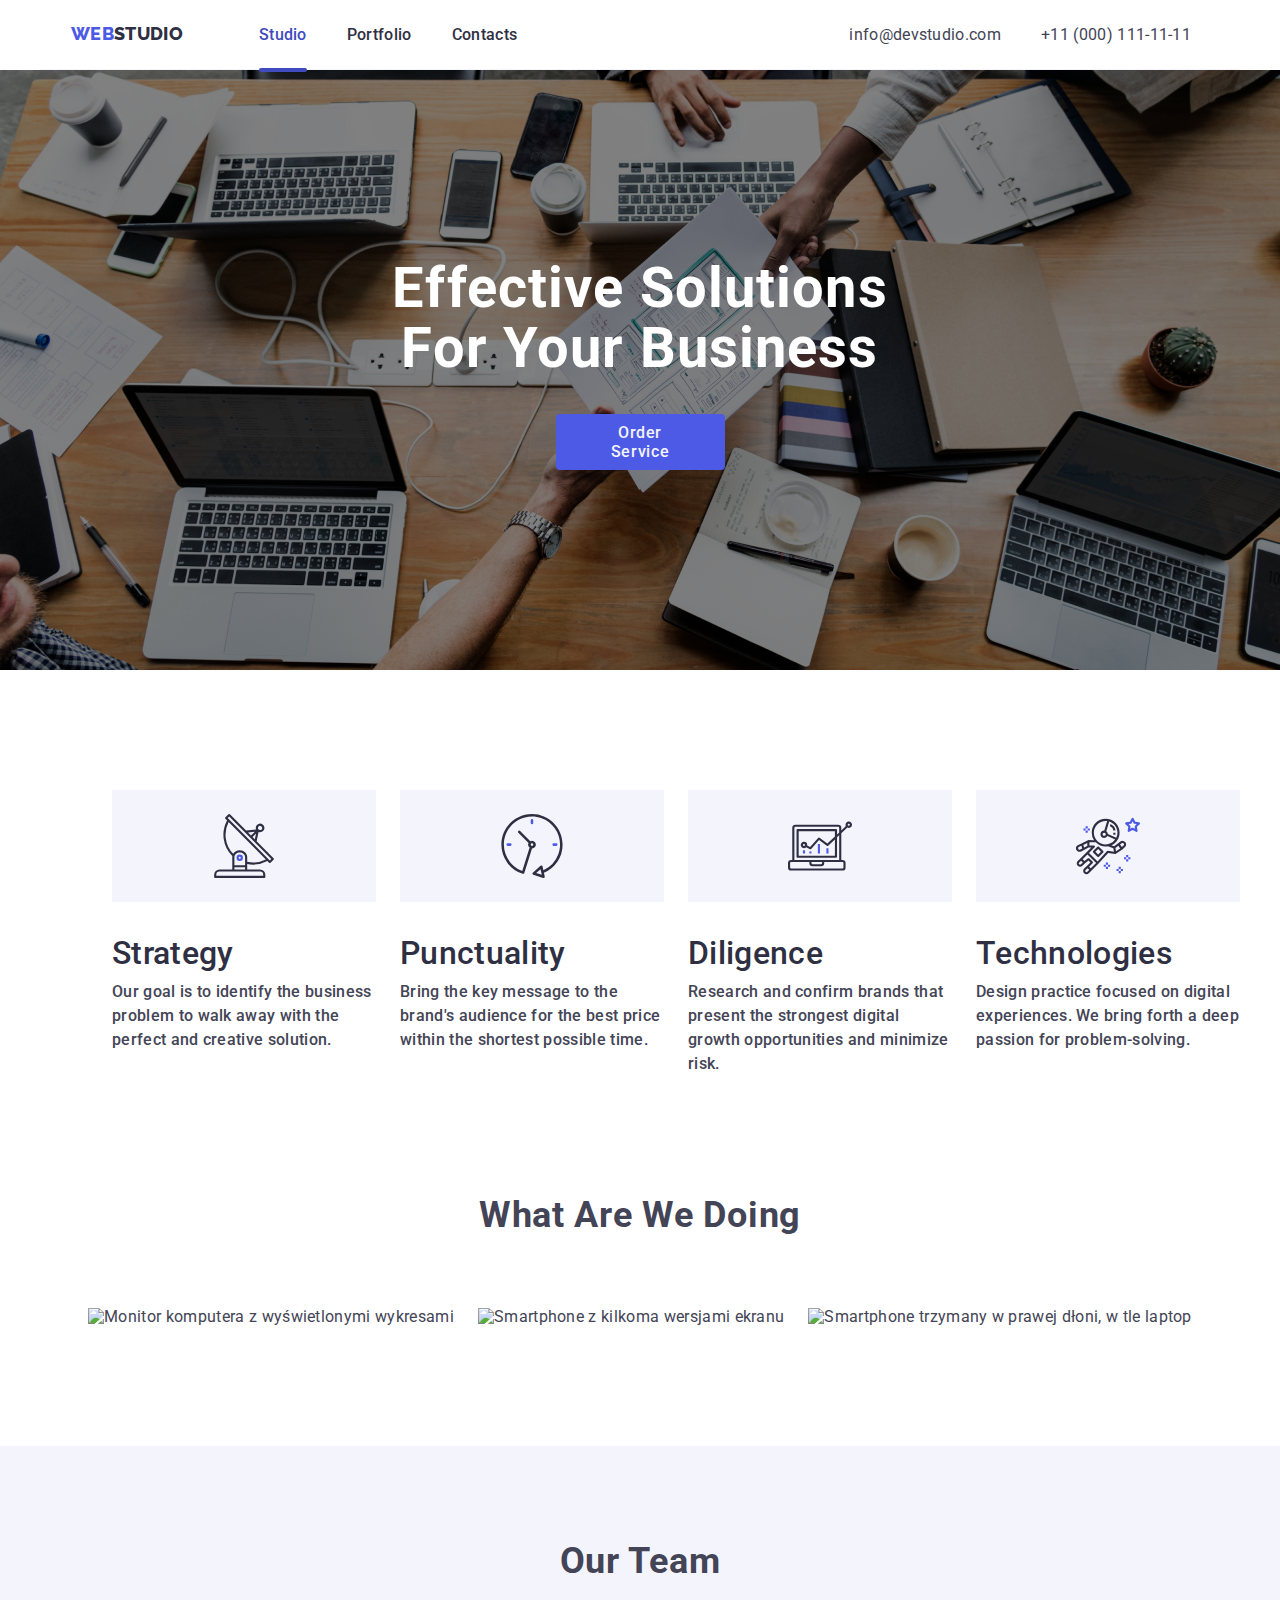
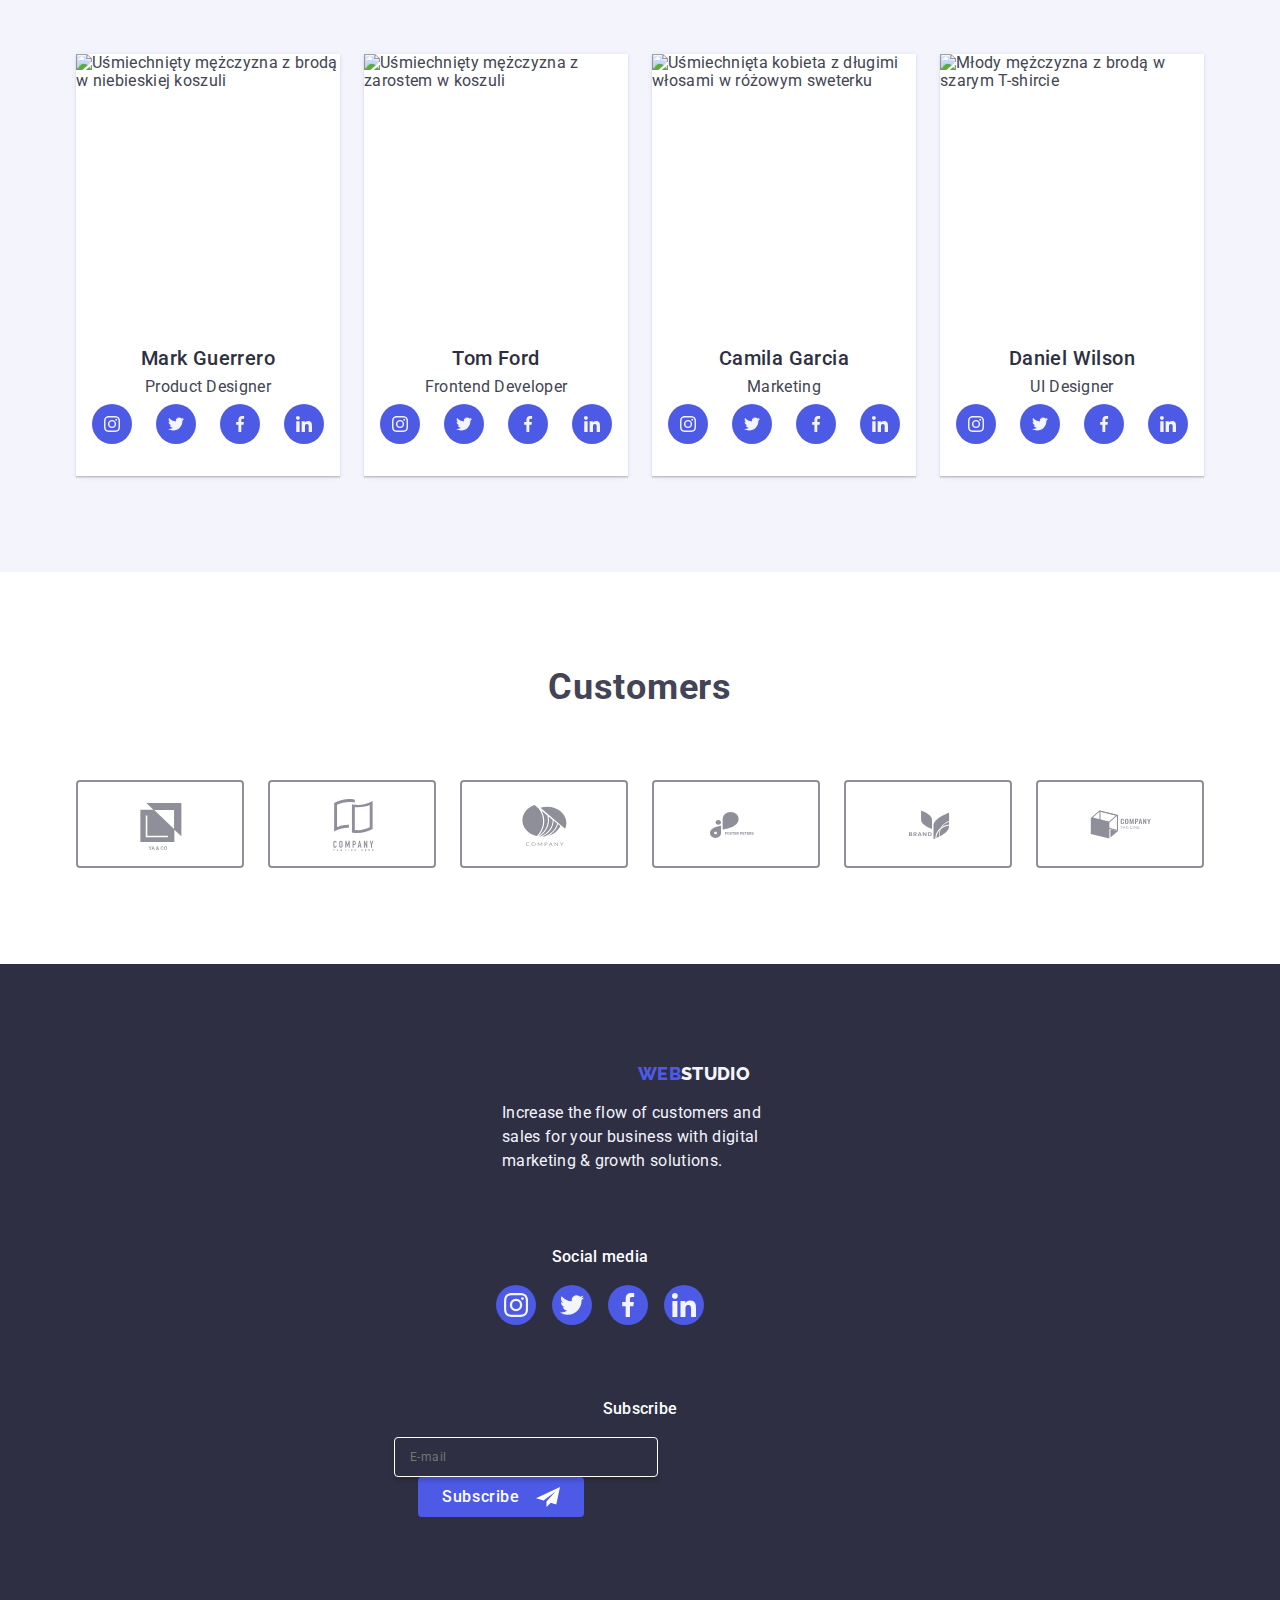
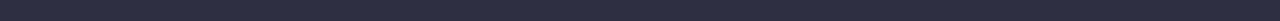
==== commit d4a3ea5f: "update" ====
--- a/index.html
+++ b/index.html
@@ -410,13 +410,13 @@
 
     <footer  class="footer-section ">
       <div class="container">
-      
+      <div>
        <a class="link-logo2" href="./index.html"> <span class="span"> Web</span> Studio </a>
         <p class="footer-text">
           Increase the flow of customers and sales for your business with
           digital marketing & growth solutions.
         </p>
-      
+      </div>
       <div class="footer-media">
          <h3 class="footer-media-text">Social media</h3>
         <ul class="footer-style">
@@ -460,12 +460,14 @@
             <div >
          <svg class="a-icon" width="24" height="24">
          <use href="./images/icons.svg#icon-plane">
-         </use></svg> </div>
+         </use></svg>
+         </div>
           </button>
       </div>
       </form>
     </div>
     </footer>
+
 
     <div class="modal is-hidden" data-modal>
 	<div class="modal-body">
--- a/css/styles.css
+++ b/css/styles.css
@@ -224,7 +224,7 @@
 .section-order {
   text-align: center;
   background: var(--navyblue, #2e2f42);
-  padding: 112px 54px ;
+  padding: 112px 0;
   background-size: cover;
   height: 432px;
   background-repeat: no-repeat;
@@ -244,8 +244,7 @@
   margin-bottom: 72px;
   margin-right: auto;
   margin-left: auto;
-  width: 320px;
-  height: 80px;
+  max-width: 320px;
   text-transform: capitalize;
 }
 
@@ -281,7 +280,6 @@
   font-size: 36px;
   line-height: 1.2;
   font-weight: 500;
-   width: 396px;
 padding-bottom: 8px;   
 }
 
@@ -289,7 +287,6 @@
   color: rgb(67, 68, 85);
   font-size: 16px;
   line-height: 1.5;
-  width: 396px;
   font-weight: 500;
 }
 .bg-icon{
@@ -327,6 +324,7 @@
   gap: 72px;
     display: flex;
   flex-wrap: wrap;
+  justify-content: center;
 }
 .team {
   background: var(--cloud, #f4f4fd);
@@ -338,8 +336,6 @@
   width: 264px;
   display: flex;
   padding-bottom: 32px;
- margin-left: 82px;
-  margin-right: 82px;
   flex-direction: column;
   justify-content: center;
   align-items: center;
@@ -381,7 +377,6 @@
 /* start Customers section */
 
 .clients-section{
-  width: 428px;
   margin-bottom: 96px;
   margin-top: 96px;
 }
@@ -509,20 +504,19 @@
   font-weight: 800;
   text-decoration: none;
   font-family: Raleway;
-  flex-direction: column;
+display: flex;
   justify-content: center;
-  margin-left: 156px;
-  margin-top: 100px;
+  text-align: center;
 }
 .footer-text {
   width: 264px;
-  margin-bottom: 72px;
   color: #f4f4fd;
   font-size: 16px;
   line-height: 1.5;
   letter-spacing: 0.32px;
   padding-top: 16px;
-  margin-left: 80px;
+  margin: 0 auto;
+    margin-bottom: 72px;
 }
 .footer-section {
   background: var(--navyblue, #2e2f42);
@@ -556,15 +550,13 @@
 line-height: 1.5; 
 letter-spacing: 0.32px;
 padding-bottom: 16px;
-padding-left: 46px;
-}
-.footer-media{
-  margin-left: 120px;
+text-align: center;
 }
 
 .footer-style{
   margin-bottom: 72px;
   display:flex; 
+  justify-content: center;
   gap: 16px;
 }
 .a-icon{
@@ -574,8 +566,8 @@
 /*newsletter */
 
 .label-filter{
-  padding-left: 176px;
   padding-bottom: 16px;
+  text-align: center;
 }
 .subscribe{
 color: var(--white, #FFF);
@@ -587,9 +579,8 @@
 }
 
 .filter-subscribe{
-  width: 398px;
+  width: 100%;
   padding-left: 15px;
-  margin-left: 16px;
 height: 40px;
 border-radius: 4px;
 border: 1px solid var(--white, #FFF);
@@ -620,8 +611,9 @@
 font-weight: 500;
 line-height: 24px; 
 letter-spacing: 0.64px;
+display: flex;
+margin: 0 auto;
 margin-top: 16px;
-margin-left: 131px;
 }
 
 input, textarea {
@@ -747,6 +739,7 @@
      background-image: linear-gradient(hsl(0 0% 0% / 0.5), hsl(0 0% 0% / 0.5)),
   url( ../images/people-office1x.png );
   }
+  
 .hero-title{
   text-align: center;
 font-family: Roboto;
@@ -754,7 +747,8 @@
 font-style: normal;
 line-height: 60px; 
 letter-spacing: 1.12px;
-width: 496px;
+max-width: 496px;
+margin-bottom: 36px;
 }
 
 
@@ -770,7 +764,7 @@
   }
  
   .future-title{
-    width: 264px;
+    text-align: inherit;
       font-weight: 700;
       line-height: 1.1;
   }
@@ -809,7 +803,7 @@
 flex-basis: calc((100% - 48px) / 3);
 }
 
-/* tablet footer*/
+/* TABLET footer*/
   
 .footer-section{
    display: flex;
@@ -850,7 +844,7 @@
 
 @media screen and (min-width: 1200px)  {
   .container {
-  width: 1200px;
+  max-width: 1200px;
 }
 
   .header-wrapper {
@@ -886,9 +880,6 @@
 
 /* DESKTOP our values*/
 
-.container{
-  max-width: 1200px;
-}
 .future-style {
   padding-top: 120px;
   padding-left: 0;
@@ -959,9 +950,6 @@
 
 /* DESKTOP team*/
 
-.container{
-  max-width: 1200px;
-}
 .team{
   margin-top:120px;
   padding-left: 0;
@@ -984,12 +972,11 @@
   }
 
 /* DESKTOP footer*/
-
-  .container{
-    max-width: 1440px;
-  }
+.container{
+max-width: 1200px;
+}
+
   .footer-section{
-    width: 1440px;
     flex-direction: row;
   }
   .footer-text{
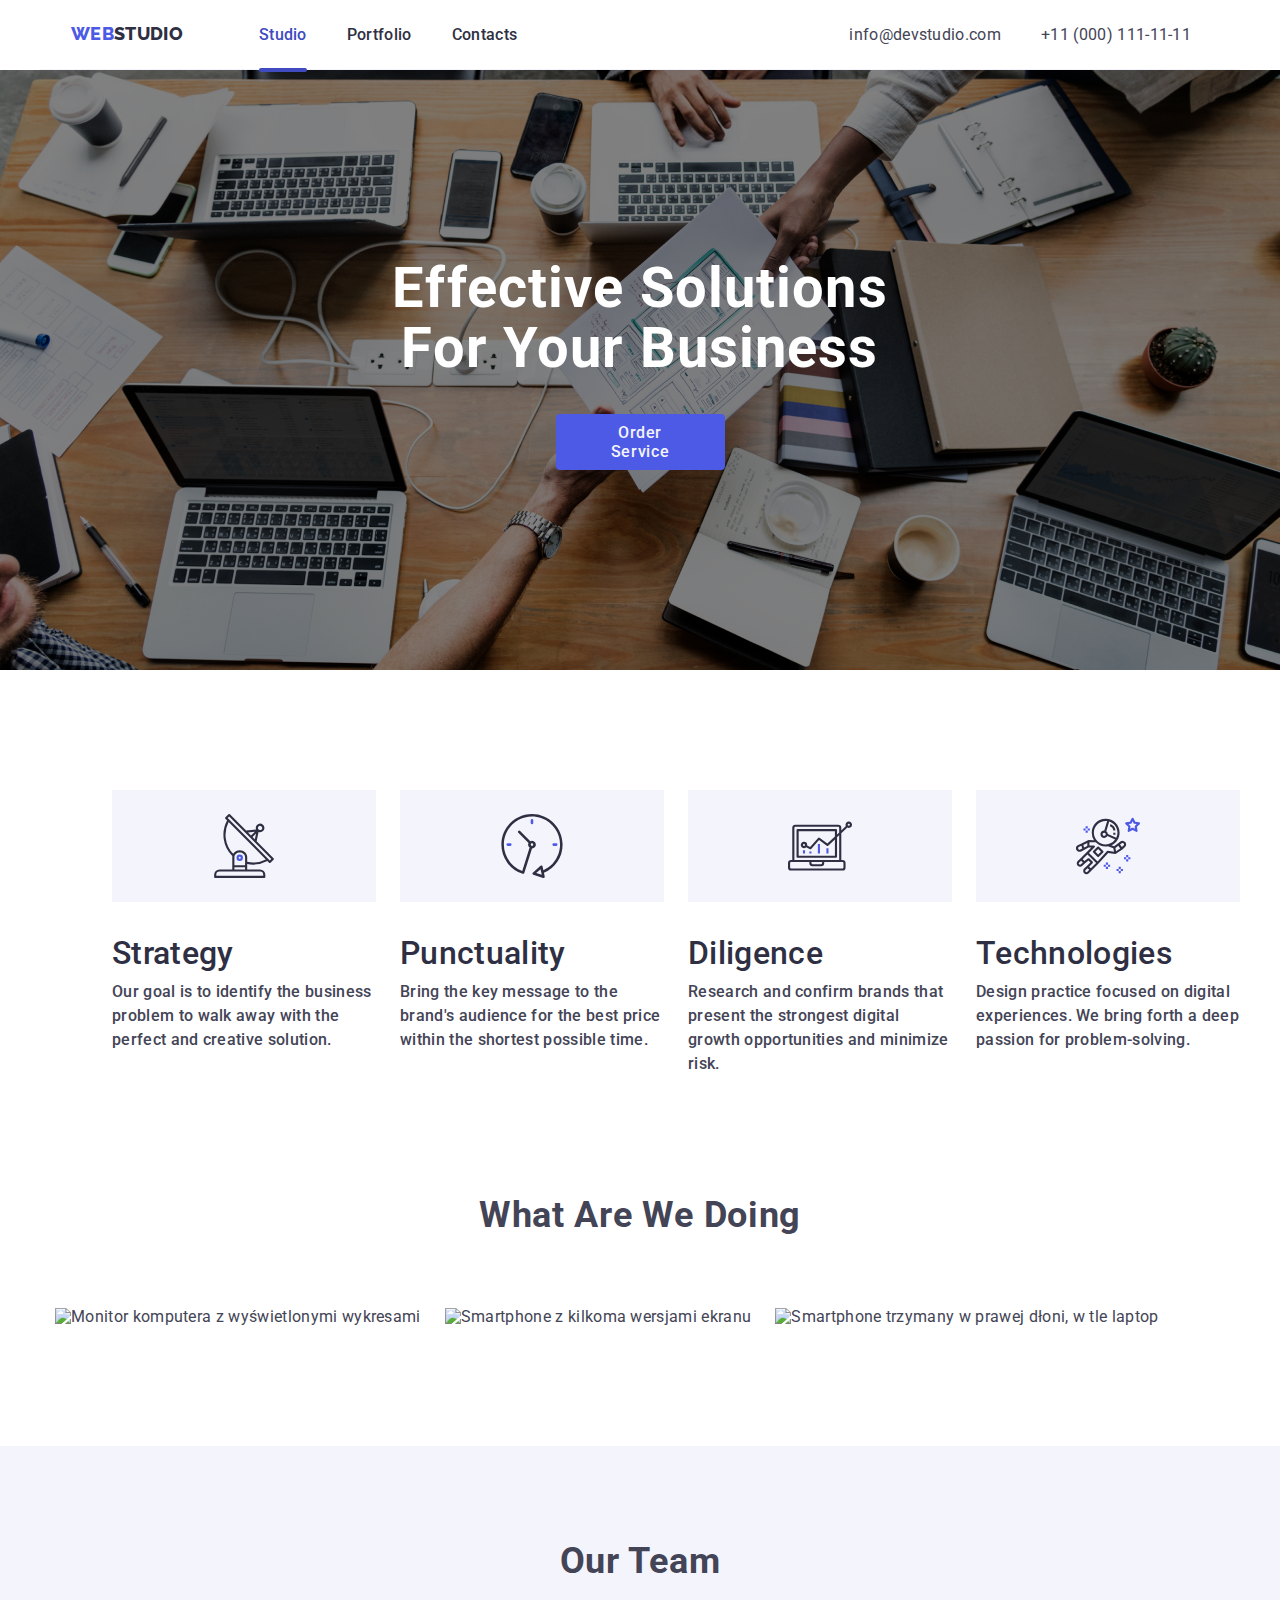
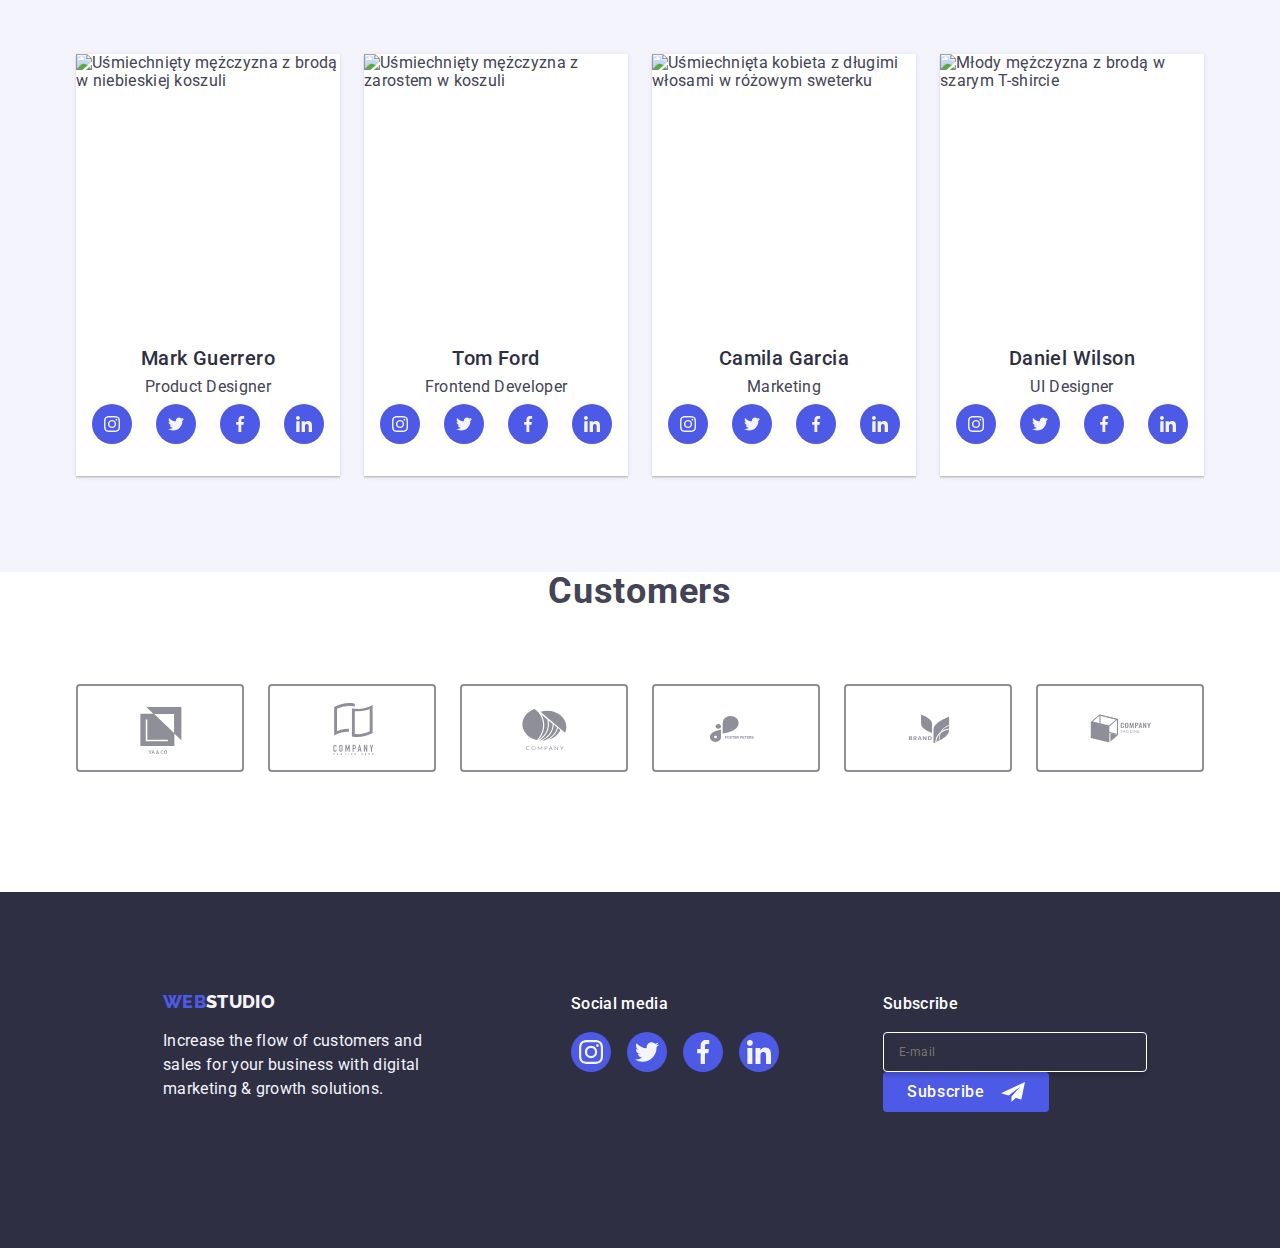
==== commit 23498ada: "upd" ====
--- a/index.html
+++ b/index.html
@@ -409,7 +409,7 @@
     </main>
 
     <footer  class="footer-section ">
-      <div class="container">
+      <div class="container footer-container">
       <div>
        <a class="link-logo2" href="./index.html"> <span class="span"> Web</span> Studio </a>
         <p class="footer-text">
@@ -421,9 +421,9 @@
          <h3 class="footer-media-text">Social media</h3>
         <ul class="footer-style">
                 <li class="icon-footer">
-                  <a class="a-icon" href="#0">
-           <svg  width="24px" height="24px">
-              <use href="./images/icons.svg#icon-instagram-2">
+             <a class="a-icon" href="#0">
+      <svg  width="24px" height="24px">
+      <use href="./images/icons.svg#icon-instagram-2">
               </use>
             </svg>
                   </a></li>
@@ -457,11 +457,11 @@
           <input type="email" name="email-user" placeholder="E-mail" id="subscribes" class="filter-subscribe" required />
           
           <button type="submit" class="subscribe-button">Subscribe 
-            <div >
+          
          <svg class="a-icon" width="24" height="24">
          <use href="./images/icons.svg#icon-plane">
          </use></svg>
-         </div>
+        
           </button>
       </div>
       </form>
--- a/css/styles.css
+++ b/css/styles.css
@@ -51,7 +51,7 @@
   box-sizing: border-box;
 }
 .container {
-  max-width: 428px;
+  width: 428px;
   margin: 0 auto;
   padding: 0 15px;
 }
@@ -568,9 +568,7 @@
 .label-filter{
   padding-bottom: 16px;
   text-align: center;
-}
-.subscribe{
-color: var(--white, #FFF);
+  color: var(--white, #FFF);
 font-family: Roboto;
 font-size: 16px;
 font-weight: 500;
@@ -636,7 +634,7 @@
 
 @media screen and (min-width: 768px)  {
 	.container {
-  max-width: 768px;
+  width: 768px;
 }
   .menu-mobile {
 		display: none;
@@ -804,16 +802,20 @@
 }
 
 /* TABLET footer*/
-  
+
+.footer-container {
+    display: flex;
+    flex-wrap: wrap;
+    gap: 72px 24px;
+}
 .footer-section{
    display: flex;
      flex-wrap: wrap;
 flex-direction: row;
-gap: 24px;
-row-gap: 72px;
 }
 .link-logo2{
   margin-left: 108px; 
+  justify-content: normal;
 }
 .footer-media{
   margin-left: 0;
@@ -821,22 +823,30 @@
 .footer-text{
   width: 264px;
   margin-left: 108px;
+  margin-bottom: 0;
 }
 .footer-media-text{
   margin-left: 0;
+  text-align: unset;
 }
 .subscribe-button{
-  margin-left: 24px;
+display: inline-flex;
+padding: 8px 24px;
+justify-content: center;
+align-items: center;
+gap: 16px;
   margin-top: 0;
 }
 .filter-subscribe{
   width: 264px;
   margin-left: 108px;
+  margin-right: 24px;
 }
 .label-filter{
   padding-bottom: 16px;
   padding-left: 108px;
   margin-bottom: 0;
+  text-align: unset;
 }
 }
 
@@ -844,14 +854,15 @@
 
 @media screen and (min-width: 1200px)  {
   .container {
-  max-width: 1200px;
-}
-
-  .header-wrapper {
-    margin-right: 76px;
-   }
-
-	.tablet-menu {
+  width: 1200px;
+  margin: 0 auto;
+}
+
+.header-wrapper {
+  margin-right: 76px;
+}
+
+.tablet-menu {
   width: 1200px;
 }
 
@@ -972,12 +983,16 @@
   }
 
 /* DESKTOP footer*/
+
 .container{
-max-width: 1200px;
-}
-
+width: 1200px;
+}
   .footer-section{
-    flex-direction: row;
+   margin-top: 120px;
+  }
+  .footer-container{
+    display: flex;
+    flex-wrap: nowrap;
   }
   .footer-text{
     margin-right: 120px;
@@ -1000,6 +1015,9 @@
 }
   .subscribe-button{
     margin-left: 24px;
+    display: flex;
+    flex-wrap: nowrap;
+    margin: 0;
   }
 }
 
